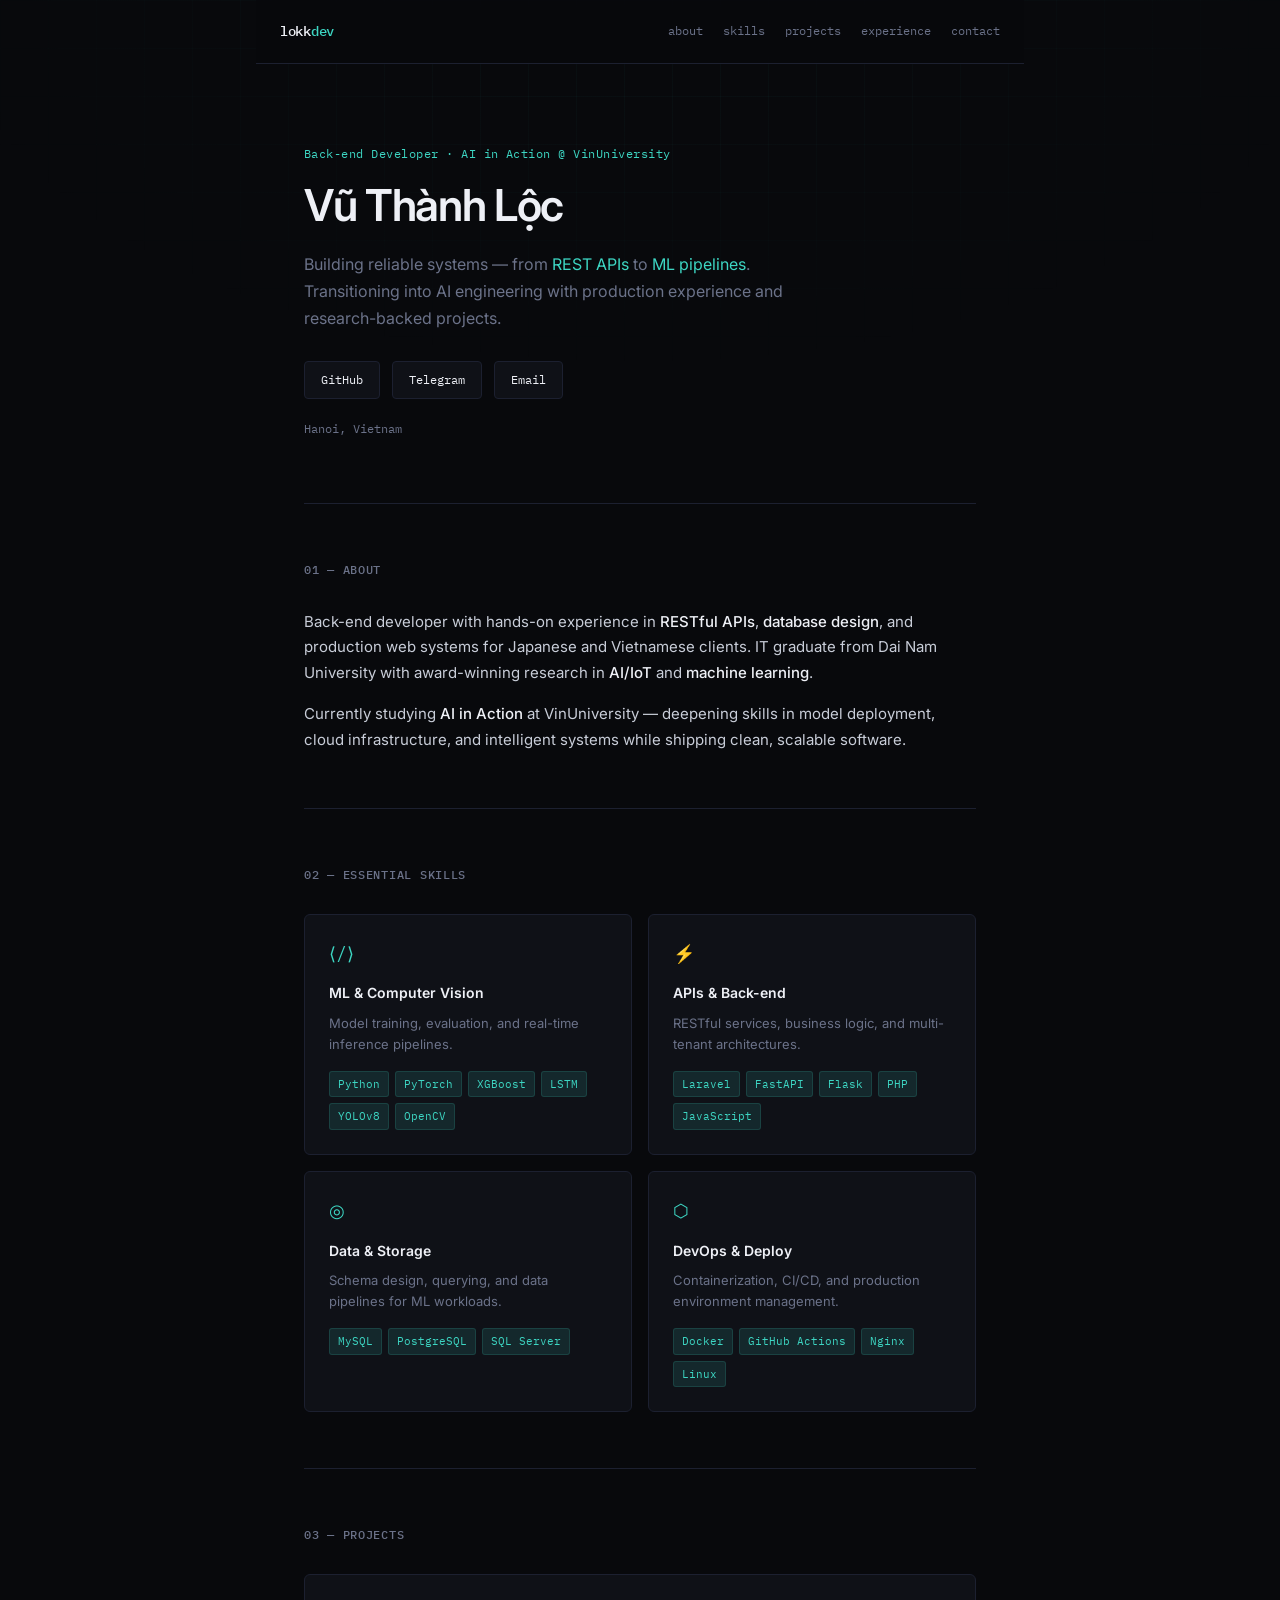
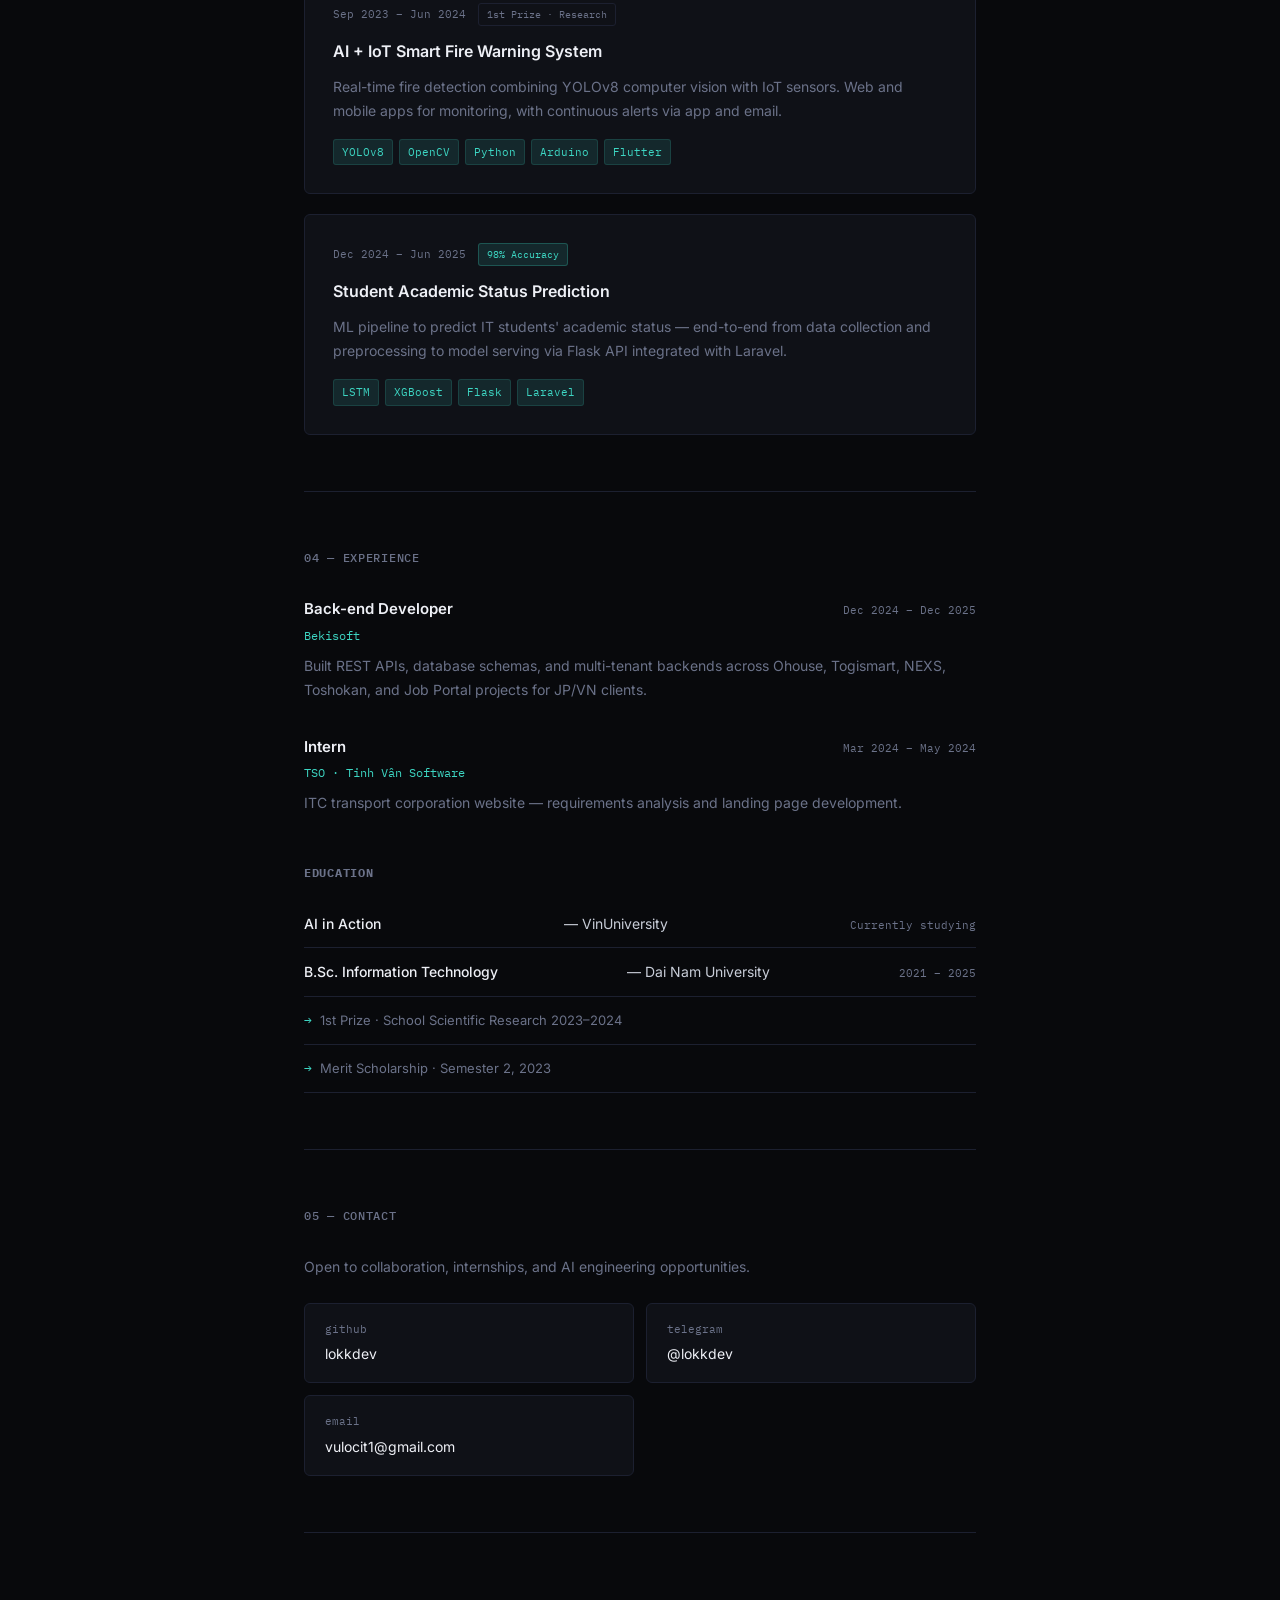
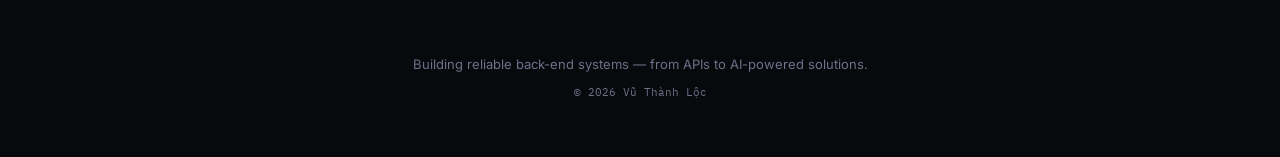
==== index.html @ 8febe182 "Initial Commit" ====
<!DOCTYPE html>
<html lang="en">
<head>
  <meta charset="UTF-8" />
  <meta name="viewport" content="width=device-width, initial-scale=1.0" />
  <meta name="description" content="Vũ Thành Lộc — Back-end Developer building toward AI Engineering. APIs, ML pipelines, and production systems." />
  <title>Vũ Thành Lộc · Portfolio</title>
  <link rel="preconnect" href="https://fonts.googleapis.com" />
  <link rel="preconnect" href="https://fonts.gstatic.com" crossorigin />
  <link href="https://fonts.googleapis.com/css2?family=IBM+Plex+Mono:wght@400;500&family=Inter:wght@400;500;600&display=swap" rel="stylesheet" />
  <link rel="stylesheet" href="css/style.css" />
</head>
<body>
  <div class="grid-bg" aria-hidden="true"></div>

  <header class="site-header">
    <a href="#" class="logo">lokk<span class="accent">dev</span></a>
    <nav aria-label="Primary">
      <a href="#about">About</a>
      <a href="#skills">Skills</a>
      <a href="#projects">Projects</a>
      <a href="#experience">Experience</a>
      <a href="#contact">Contact</a>
    </nav>
  </header>

  <main>
    <section class="hero" id="top">
      <p class="eyebrow">Back-end Developer · AI in Action @ VinUniversity</p>
      <h1>Vũ Thành Lộc</h1>
      <p class="hero-tagline">
        Building reliable systems — from <span class="accent">REST APIs</span> to
        <span class="accent">ML pipelines</span>. Transitioning into AI engineering
        with production experience and research-backed projects.
      </p>
      <div class="hero-links">
        <a href="https://github.com/lokkdev" target="_blank" rel="noopener">GitHub</a>
        <a href="https://t.me/lokkdev" target="_blank" rel="noopener">Telegram</a>
        <a href="mailto:vulocit1@gmail.com">Email</a>
      </div>
      <p class="hero-location">Hanoi, Vietnam</p>
    </section>

    <section id="about" class="section">
      <h2 class="section-label">01 — About</h2>
      <div class="section-body">
        <p>
          Back-end developer with hands-on experience in <strong>RESTful APIs</strong>,
          <strong>database design</strong>, and production web systems for Japanese and
          Vietnamese clients. IT graduate from Dai Nam University with award-winning
          research in <strong>AI/IoT</strong> and <strong>machine learning</strong>.
        </p>
        <p>
          Currently studying <strong>AI in Action</strong> at VinUniversity — deepening
          skills in model deployment, cloud infrastructure, and intelligent systems
          while shipping clean, scalable software.
        </p>
      </div>
    </section>

    <section id="skills" class="section">
      <h2 class="section-label">02 — Essential Skills</h2>
      <div class="skills-grid">
        <article class="skill-card">
          <span class="skill-icon">⟨/⟩</span>
          <h3>ML &amp; Computer Vision</h3>
          <p>Model training, evaluation, and real-time inference pipelines.</p>
          <ul class="skill-tags">
            <li>Python</li>
            <li>PyTorch</li>
            <li>XGBoost</li>
            <li>LSTM</li>
            <li>YOLOv8</li>
            <li>OpenCV</li>
          </ul>
        </article>
        <article class="skill-card">
          <span class="skill-icon">⚡</span>
          <h3>APIs &amp; Back-end</h3>
          <p>RESTful services, business logic, and multi-tenant architectures.</p>
          <ul class="skill-tags">
            <li>Laravel</li>
            <li>FastAPI</li>
            <li>Flask</li>
            <li>PHP</li>
            <li>JavaScript</li>
          </ul>
        </article>
        <article class="skill-card">
          <span class="skill-icon">◎</span>
          <h3>Data &amp; Storage</h3>
          <p>Schema design, querying, and data pipelines for ML workloads.</p>
          <ul class="skill-tags">
            <li>MySQL</li>
            <li>PostgreSQL</li>
            <li>SQL Server</li>
          </ul>
        </article>
        <article class="skill-card">
          <span class="skill-icon">⬡</span>
          <h3>DevOps &amp; Deploy</h3>
          <p>Containerization, CI/CD, and production environment management.</p>
          <ul class="skill-tags">
            <li>Docker</li>
            <li>GitHub Actions</li>
            <li>Nginx</li>
            <li>Linux</li>
          </ul>
        </article>
      </div>
    </section>

    <section id="projects" class="section">
      <h2 class="section-label">03 — Projects</h2>
      <div class="project-list">
        <article class="project-card">
          <div class="project-meta">
            <span class="project-date">Sep 2023 – Jun 2024</span>
            <span class="project-badge">1st Prize · Research</span>
          </div>
          <h3>AI + IoT Smart Fire Warning System</h3>
          <p>
            Real-time fire detection combining YOLOv8 computer vision with IoT sensors.
            Web and mobile apps for monitoring, with continuous alerts via app and email.
          </p>
          <ul class="skill-tags">
            <li>YOLOv8</li>
            <li>OpenCV</li>
            <li>Python</li>
            <li>Arduino</li>
            <li>Flutter</li>
          </ul>
        </article>
        <article class="project-card">
          <div class="project-meta">
            <span class="project-date">Dec 2024 – Jun 2025</span>
            <span class="project-badge accent-badge">98% Accuracy</span>
          </div>
          <h3>Student Academic Status Prediction</h3>
          <p>
            ML pipeline to predict IT students' academic status — end-to-end from data
            collection and preprocessing to model serving via Flask API integrated with Laravel.
          </p>
          <ul class="skill-tags">
            <li>LSTM</li>
            <li>XGBoost</li>
            <li>Flask</li>
            <li>Laravel</li>
          </ul>
        </article>
      </div>
    </section>

    <section id="experience" class="section">
      <h2 class="section-label">04 — Experience</h2>
      <div class="timeline">
        <article class="timeline-item">
          <div class="timeline-header">
            <h3>Back-end Developer</h3>
            <span class="timeline-date">Dec 2024 – Dec 2025</span>
          </div>
          <p class="timeline-org"><a href="https://bekisoft.com/" target="_blank" rel="noopener">Bekisoft</a></p>
          <p>
            Built REST APIs, database schemas, and multi-tenant backends across Ohouse,
            Togismart, NEXS, Toshokan, and Job Portal projects for JP/VN clients.
          </p>
        </article>
        <article class="timeline-item">
          <div class="timeline-header">
            <h3>Intern</h3>
            <span class="timeline-date">Mar 2024 – May 2024</span>
          </div>
          <p class="timeline-org">TSO · Tinh Vân Software</p>
          <p>
            ITC transport corporation website — requirements analysis and landing page development.
          </p>
        </article>
      </div>

      <div class="education-block">
        <h3 class="subheading">Education</h3>
        <ul class="edu-list">
          <li>
            <strong>AI in Action</strong> — VinUniversity
            <span class="edu-date">Currently studying</span>
          </li>
          <li>
            <strong>B.Sc. Information Technology</strong> — Dai Nam University
            <span class="edu-date">2021 – 2025</span>
          </li>
          <li class="edu-award">1st Prize · School Scientific Research 2023–2024</li>
          <li class="edu-award">Merit Scholarship · Semester 2, 2023</li>
        </ul>
      </div>
    </section>

    <section id="contact" class="section contact-section">
      <h2 class="section-label">05 — Contact</h2>
      <p class="contact-lead">Open to collaboration, internships, and AI engineering opportunities.</p>
      <div class="contact-grid">
        <a href="https://github.com/lokkdev" target="_blank" rel="noopener" class="contact-link">
          <span class="contact-key">github</span>
          <span class="contact-val">lokkdev</span>
        </a>
        <a href="https://t.me/lokkdev" target="_blank" rel="noopener" class="contact-link">
          <span class="contact-key">telegram</span>
          <span class="contact-val">@lokkdev</span>
        </a>
        <a href="mailto:vulocit1@gmail.com" class="contact-link">
          <span class="contact-key">email</span>
          <span class="contact-val">vulocit1@gmail.com</span>
        </a>
        <!-- <a href="tel:+84936316705" class="contact-link">
          <span class="contact-key">phone</span>
          <span class="contact-val">0936316705</span>
        </a> -->
      </div>
    </section>
  </main>

  <footer class="site-footer">
    <p>Building reliable back-end systems — from APIs to AI-powered solutions.</p>
    <p class="footer-copy">&copy; 2026 Vũ Thành Lộc</p>
  </footer>

  <script src="js/main.js"></script>
</body>
</html>
---- css/style.css ----
*,
*::before,
*::after {
  box-sizing: border-box;
  margin: 0;
  padding: 0;
}

:root {
  --bg: #08090c;
  --surface: #0f1117;
  --border: #1c2030;
  --text: #c8cdd8;
  --text-muted: #6b7289;
  --heading: #eef0f6;
  --accent: #3dd6c3;
  --accent-dim: rgba(61, 214, 195, 0.12);
  --mono: "IBM Plex Mono", ui-monospace, monospace;
  --sans: "Inter", system-ui, sans-serif;
  --max-w: 720px;
  --header-h: 64px;
}

html {
  scroll-behavior: smooth;
}

body {
  font-family: var(--sans);
  font-size: 15px;
  line-height: 1.7;
  color: var(--text);
  background: var(--bg);
  -webkit-font-smoothing: antialiased;
}

a {
  color: var(--accent);
  text-decoration: none;
  transition: opacity 0.2s;
}

a:hover {
  opacity: 0.8;
}

strong {
  color: var(--heading);
  font-weight: 500;
}

/* Subtle grid background */
.grid-bg {
  position: fixed;
  inset: 0;
  z-index: -1;
  background-image:
    linear-gradient(rgba(61, 214, 195, 0.03) 1px, transparent 1px),
    linear-gradient(90deg, rgba(61, 214, 195, 0.03) 1px, transparent 1px);
  background-size: 48px 48px;
  mask-image: radial-gradient(ellipse 80% 60% at 50% 0%, black 20%, transparent 70%);
}

.accent {
  color: var(--accent);
}

/* Header */
.site-header {
  position: sticky;
  top: 0;
  z-index: 100;
  display: flex;
  align-items: center;
  justify-content: space-between;
  height: var(--header-h);
  padding: 0 24px;
  max-width: calc(var(--max-w) + 48px);
  margin: 0 auto;
  background: rgba(8, 9, 12, 0.85);
  backdrop-filter: blur(12px);
  border-bottom: 1px solid var(--border);
}

.logo {
  font-family: var(--mono);
  font-size: 14px;
  font-weight: 500;
  color: var(--heading);
  letter-spacing: -0.02em;
}

nav {
  display: flex;
  gap: 20px;
}

nav a {
  font-family: var(--mono);
  font-size: 12px;
  color: var(--text-muted);
  text-transform: lowercase;
}

nav a:hover {
  color: var(--accent);
  opacity: 1;
}

/* Main layout */
main {
  max-width: var(--max-w);
  margin: 0 auto;
  padding: 0 24px 80px;
}

/* Hero */
.hero {
  padding: 80px 0 64px;
  border-bottom: 1px solid var(--border);
}

.eyebrow {
  font-family: var(--mono);
  font-size: 12px;
  color: var(--accent);
  letter-spacing: 0.04em;
  margin-bottom: 16px;
}

.hero h1 {
  font-size: clamp(2rem, 5vw, 2.75rem);
  font-weight: 600;
  color: var(--heading);
  letter-spacing: -0.03em;
  line-height: 1.15;
  margin-bottom: 20px;
}

.hero-tagline {
  font-size: 16px;
  color: var(--text-muted);
  max-width: 540px;
  margin-bottom: 28px;
}

.hero-links {
  display: flex;
  gap: 12px;
  flex-wrap: wrap;
  margin-bottom: 20px;
}

.hero-links a {
  font-family: var(--mono);
  font-size: 12px;
  padding: 8px 16px;
  border: 1px solid var(--border);
  border-radius: 4px;
  color: var(--heading);
  background: var(--surface);
  transition: border-color 0.2s, background 0.2s;
}

.hero-links a:hover {
  border-color: var(--accent);
  background: var(--accent-dim);
  opacity: 1;
}

.hero-location {
  font-family: var(--mono);
  font-size: 12px;
  color: var(--text-muted);
}

/* Sections */
.section {
  padding: 56px 0;
  border-bottom: 1px solid var(--border);
}

.section-label {
  font-family: var(--mono);
  font-size: 12px;
  font-weight: 500;
  color: var(--text-muted);
  letter-spacing: 0.06em;
  text-transform: uppercase;
  margin-bottom: 28px;
}

.section-body p + p {
  margin-top: 16px;
}

/* Skills */
.skills-grid {
  display: grid;
  grid-template-columns: 1fr;
  gap: 16px;
}

@media (min-width: 600px) {
  .skills-grid {
    grid-template-columns: 1fr 1fr;
  }
}

.skill-card {
  padding: 24px;
  background: var(--surface);
  border: 1px solid var(--border);
  border-radius: 6px;
  transition: border-color 0.25s;
}

.skill-card:hover {
  border-color: rgba(61, 214, 195, 0.3);
}

.skill-icon {
  display: block;
  font-family: var(--mono);
  font-size: 18px;
  color: var(--accent);
  margin-bottom: 12px;
}

.skill-card h3 {
  font-size: 14px;
  font-weight: 600;
  color: var(--heading);
  margin-bottom: 8px;
}

.skill-card p {
  font-size: 13px;
  color: var(--text-muted);
  margin-bottom: 16px;
  line-height: 1.6;
}

/* Tags */
.skill-tags {
  list-style: none;
  display: flex;
  flex-wrap: wrap;
  gap: 6px;
}

.skill-tags li {
  font-family: var(--mono);
  font-size: 11px;
  padding: 3px 8px;
  border-radius: 3px;
  color: var(--accent);
  background: var(--accent-dim);
  border: 1px solid rgba(61, 214, 195, 0.15);
}

/* Projects */
.project-list {
  display: flex;
  flex-direction: column;
  gap: 20px;
}

.project-card {
  padding: 28px;
  background: var(--surface);
  border: 1px solid var(--border);
  border-radius: 6px;
}

.project-meta {
  display: flex;
  align-items: center;
  gap: 12px;
  flex-wrap: wrap;
  margin-bottom: 12px;
}

.project-date {
  font-family: var(--mono);
  font-size: 11px;
  color: var(--text-muted);
}

.project-badge {
  font-family: var(--mono);
  font-size: 10px;
  padding: 2px 8px;
  border-radius: 3px;
  color: var(--text-muted);
  border: 1px solid var(--border);
}

.accent-badge {
  color: var(--accent);
  border-color: rgba(61, 214, 195, 0.25);
  background: var(--accent-dim);
}

.project-card h3 {
  font-size: 16px;
  font-weight: 600;
  color: var(--heading);
  margin-bottom: 10px;
}

.project-card p {
  font-size: 14px;
  color: var(--text-muted);
  margin-bottom: 16px;
}

/* Timeline */
.timeline {
  display: flex;
  flex-direction: column;
  gap: 32px;
  margin-bottom: 48px;
}

.timeline-header {
  display: flex;
  justify-content: space-between;
  align-items: baseline;
  gap: 16px;
  flex-wrap: wrap;
  margin-bottom: 4px;
}

.timeline-header h3 {
  font-size: 15px;
  font-weight: 600;
  color: var(--heading);
}

.timeline-date {
  font-family: var(--mono);
  font-size: 11px;
  color: var(--text-muted);
}

.timeline-org {
  font-family: var(--mono);
  font-size: 12px;
  color: var(--accent);
  margin-bottom: 8px;
}

.timeline-item p:last-child {
  font-size: 14px;
  color: var(--text-muted);
}

.subheading {
  font-family: var(--mono);
  font-size: 12px;
  color: var(--text-muted);
  text-transform: uppercase;
  letter-spacing: 0.06em;
  margin-bottom: 16px;
}

.edu-list {
  list-style: none;
}

.edu-list li {
  display: flex;
  justify-content: space-between;
  align-items: baseline;
  gap: 16px;
  flex-wrap: wrap;
  padding: 12px 0;
  border-bottom: 1px solid var(--border);
  font-size: 14px;
}

.edu-list li strong {
  font-weight: 500;
}

.edu-date {
  font-family: var(--mono);
  font-size: 11px;
  color: var(--text-muted);
}

.edu-award {
  font-size: 13px !important;
  color: var(--text-muted) !important;
  justify-content: flex-start !important;
  gap: 8px !important;
}

.edu-award::before {
  content: "→";
  color: var(--accent);
  font-family: var(--mono);
}

/* Contact */
.contact-lead {
  color: var(--text-muted);
  margin-bottom: 24px;
  font-size: 14px;
}

.contact-grid {
  display: grid;
  grid-template-columns: 1fr;
  gap: 12px;
}

@media (min-width: 480px) {
  .contact-grid {
    grid-template-columns: 1fr 1fr;
  }
}

.contact-link {
  display: flex;
  flex-direction: column;
  gap: 4px;
  padding: 16px 20px;
  background: var(--surface);
  border: 1px solid var(--border);
  border-radius: 6px;
  transition: border-color 0.2s;
}

.contact-link:hover {
  border-color: rgba(61, 214, 195, 0.35);
  opacity: 1;
}

.contact-key {
  font-family: var(--mono);
  font-size: 11px;
  color: var(--text-muted);
  text-transform: lowercase;
}

.contact-val {
  font-size: 14px;
  color: var(--heading);
}

/* Footer */
.site-footer {
  max-width: var(--max-w);
  margin: 0 auto;
  padding: 40px 24px 56px;
  text-align: center;
}

.site-footer p {
  font-size: 13px;
  color: var(--text-muted);
}

.footer-copy {
  margin-top: 8px;
  font-family: var(--mono);
  font-size: 11px !important;
}

/* Mobile nav */
@media (max-width: 520px) {
  nav {
    gap: 12px;
  }

  nav a {
    font-size: 11px;
  }

  .hero {
    padding-top: 48px;
  }
}
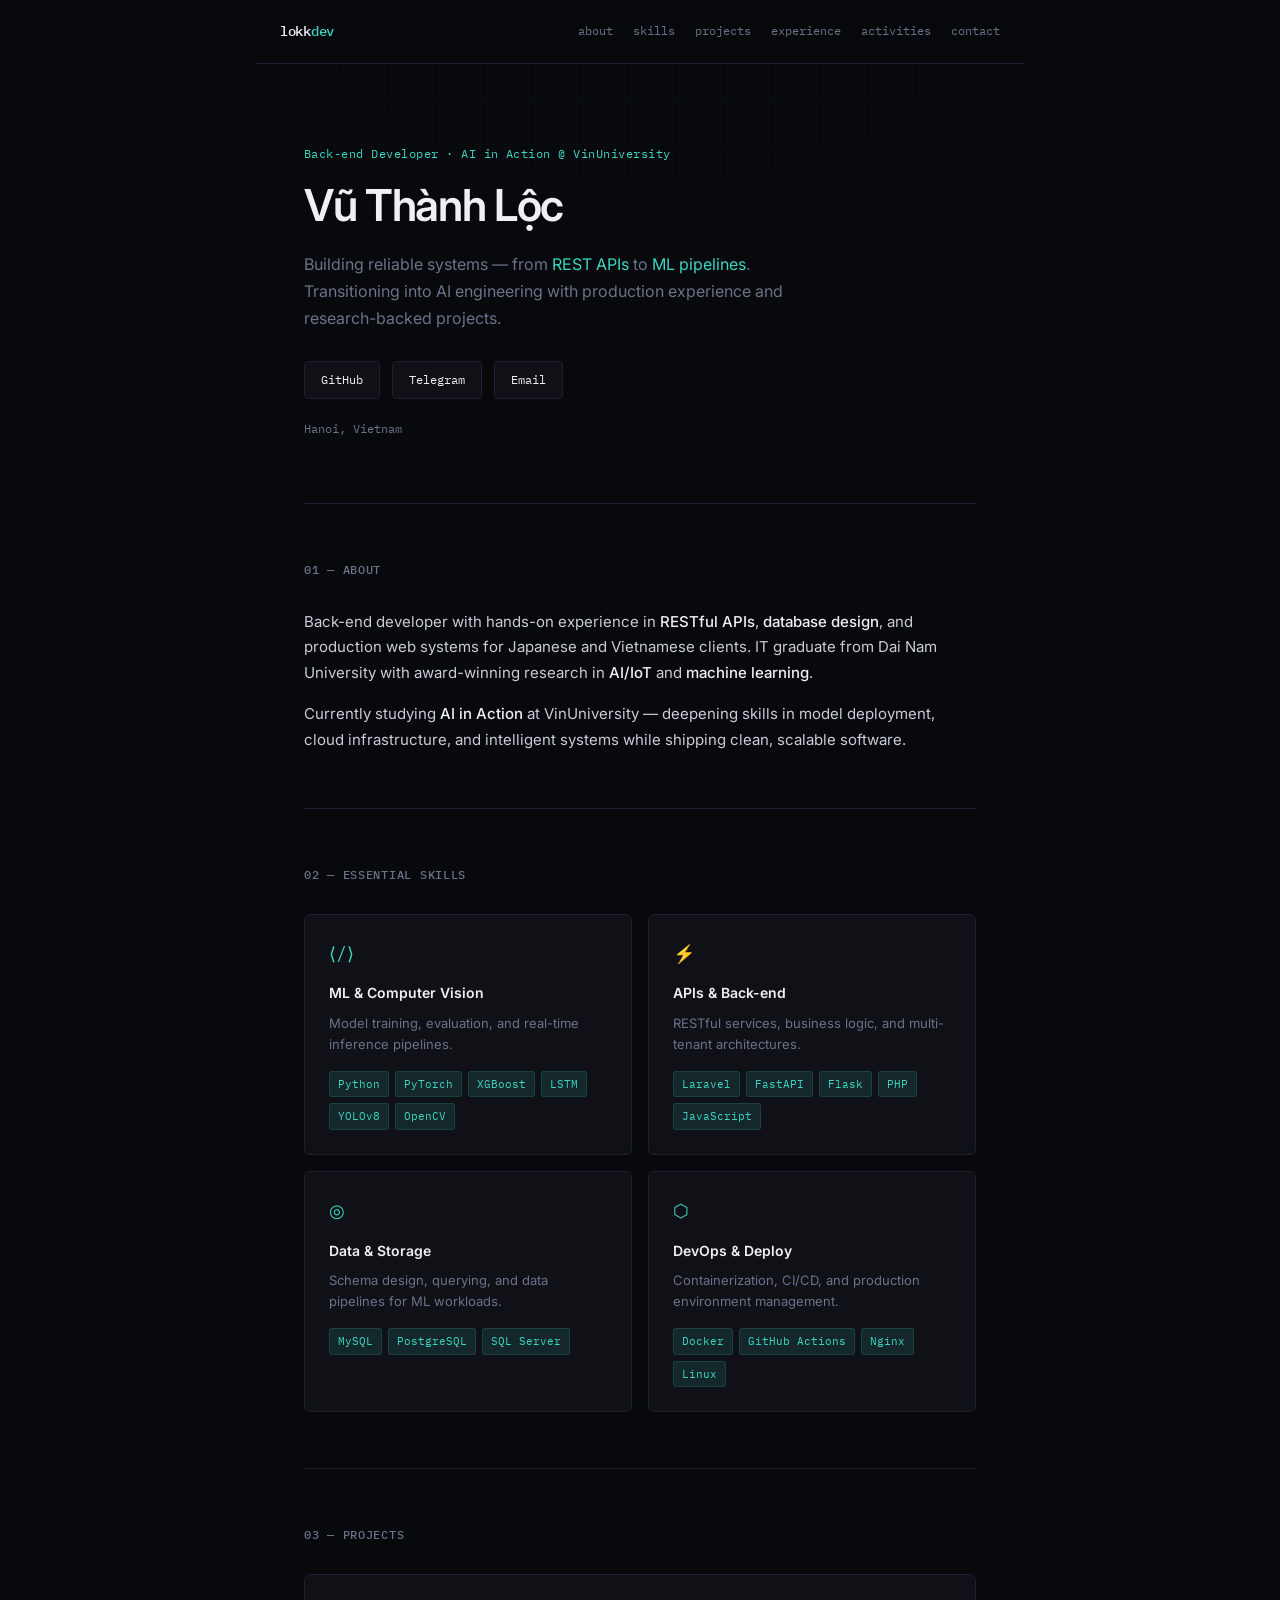
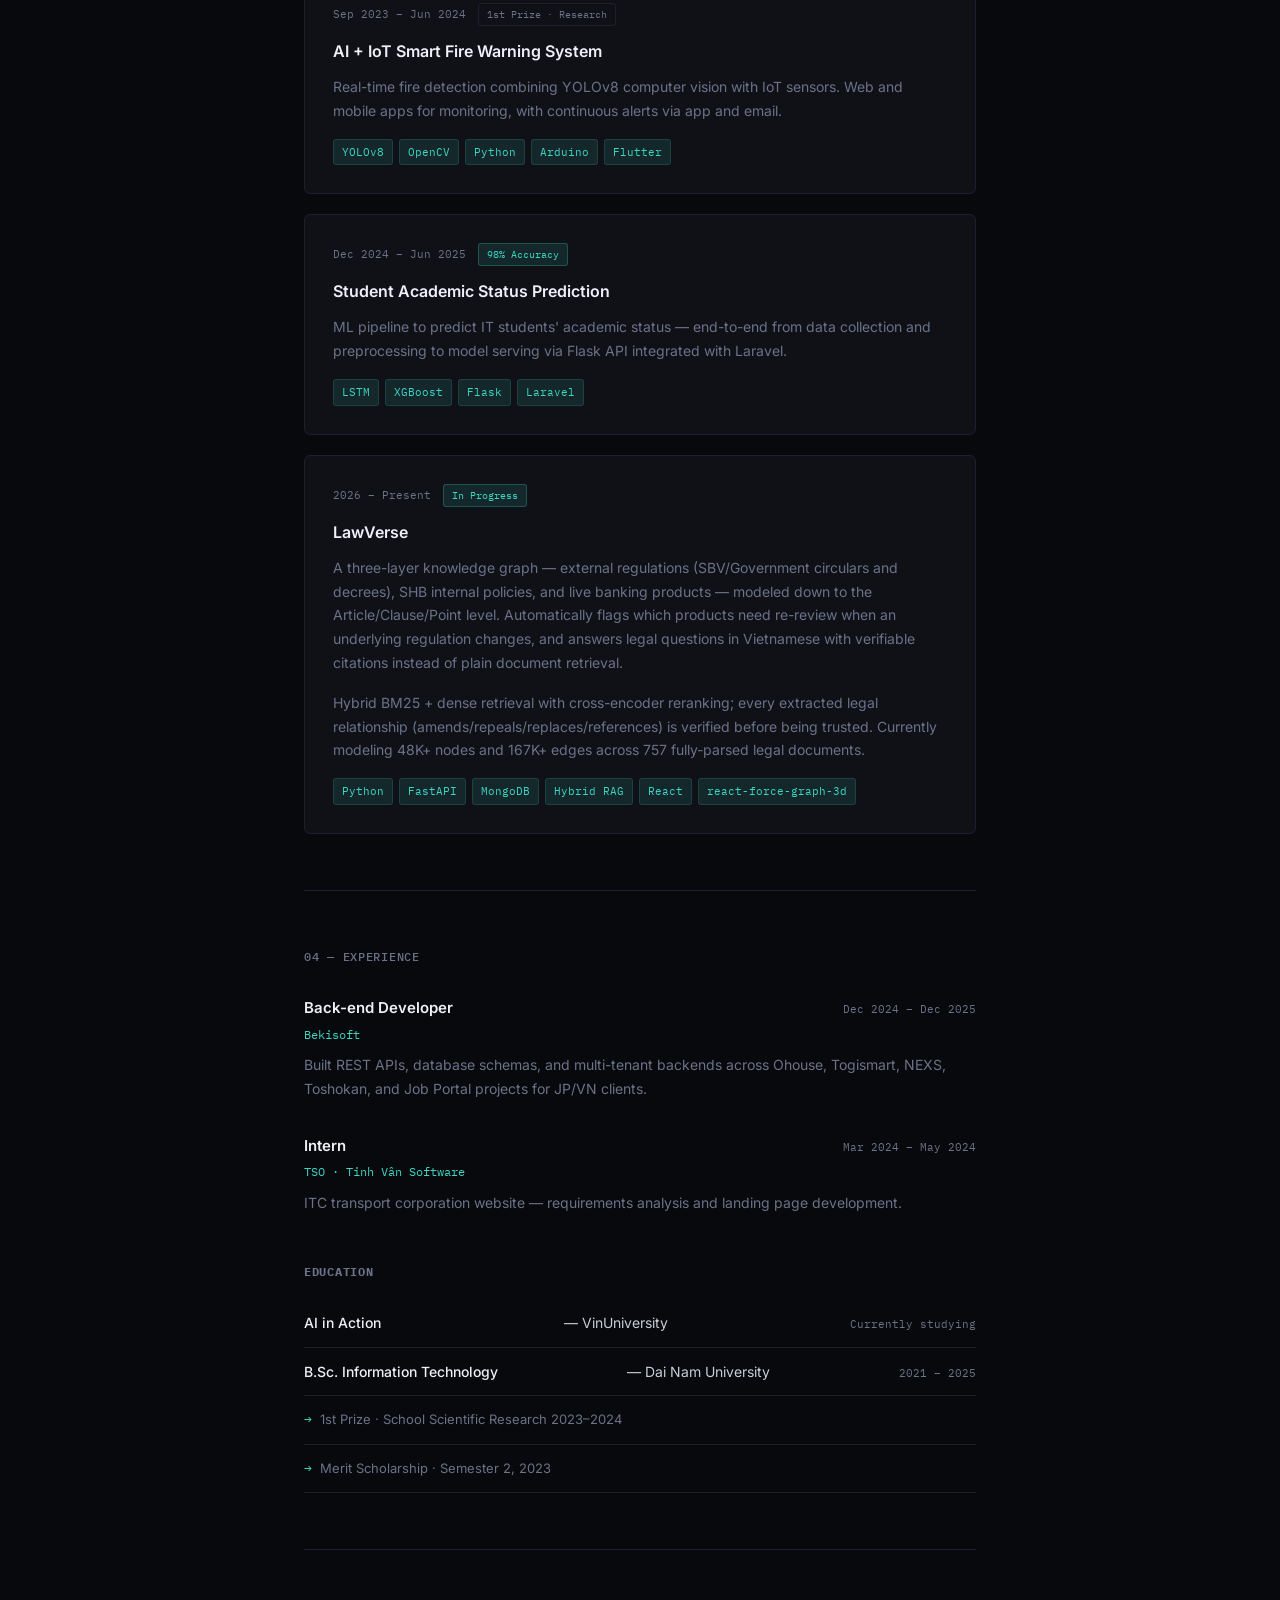
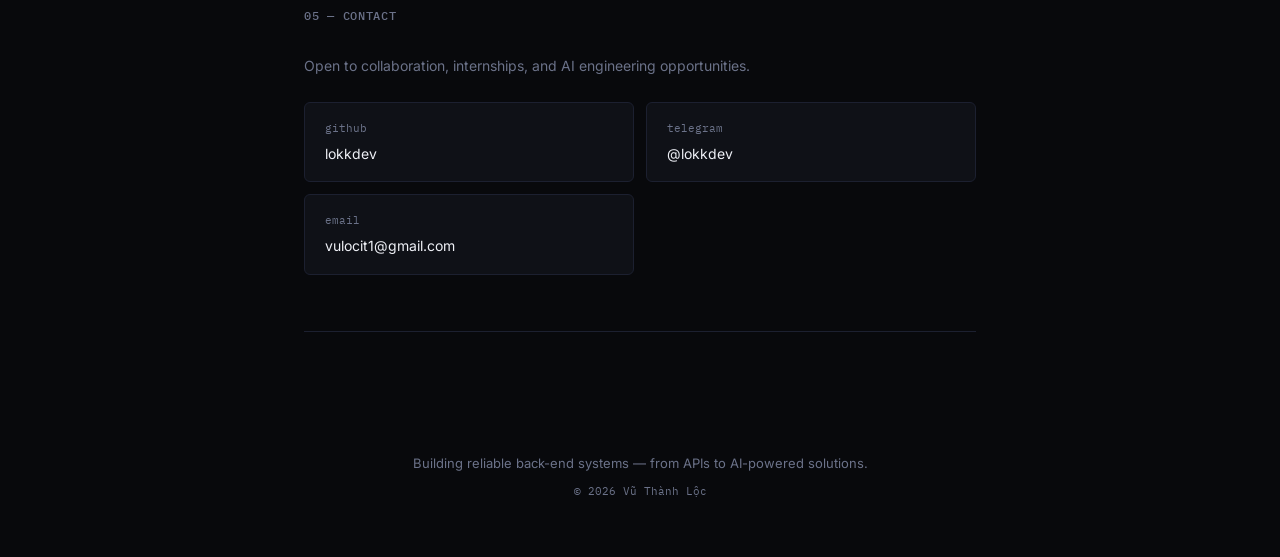
==== commit a9ff6790: "feat: activities" ====
--- a/index.html
+++ b/index.html
@@ -20,6 +20,7 @@
       <a href="#skills">Skills</a>
       <a href="#projects">Projects</a>
       <a href="#experience">Experience</a>
+      <a href="activities.html">Activities</a>
       <a href="#contact">Contact</a>
     </nav>
   </header>
@@ -146,6 +147,33 @@
             <li>XGBoost</li>
             <li>Flask</li>
             <li>Laravel</li>
+          </ul>
+        </article>
+        <article class="project-card">
+          <div class="project-meta">
+            <span class="project-date">2026 – Present</span>
+            <span class="project-badge accent-badge">In Progress</span>
+          </div>
+          <h3>LawVerse</h3>
+          <p>
+            A three-layer knowledge graph — external regulations (SBV/Government circulars and
+            decrees), SHB internal policies, and live banking products — modeled down to the
+            Article/Clause/Point level. Automatically flags which products need re-review when
+            an underlying regulation changes, and answers legal questions in Vietnamese with
+            verifiable citations instead of plain document retrieval.
+          </p>
+          <p>
+            Hybrid BM25 + dense retrieval with cross-encoder reranking; every extracted legal
+            relationship (amends/repeals/replaces/references) is verified before being trusted.
+            Currently modeling 48K+ nodes and 167K+ edges across 757 fully-parsed legal documents.
+          </p>
+          <ul class="skill-tags">
+            <li>Python</li>
+            <li>FastAPI</li>
+            <li>MongoDB</li>
+            <li>Hybrid RAG</li>
+            <li>React</li>
+            <li>react-force-graph-3d</li>
           </ul>
         </article>
       </div>
--- a/css/style.css
+++ b/css/style.css
@@ -315,6 +315,204 @@
   margin-bottom: 16px;
 }
 
+/* Activities */
+.activity-role {
+  font-family: var(--mono);
+  font-size: 12px;
+  color: var(--accent);
+  margin-bottom: 12px !important;
+}
+
+.team-list {
+  list-style: none;
+  display: flex;
+  flex-direction: column;
+  gap: 8px;
+  margin-top: 16px;
+  padding-top: 16px;
+  border-top: 1px solid var(--border);
+}
+
+.team-list li {
+  display: flex;
+  justify-content: space-between;
+  align-items: baseline;
+  gap: 12px;
+  flex-wrap: wrap;
+  font-size: 13px;
+}
+
+.team-name {
+  color: var(--heading);
+  font-weight: 500;
+}
+
+.team-role {
+  font-family: var(--mono);
+  font-size: 11px;
+  color: var(--text-muted);
+  text-align: right;
+}
+
+/* Activities grid (activities.html) */
+.activity-grid {
+  display: grid;
+  grid-template-columns: 1fr;
+  gap: 16px;
+}
+
+@media (min-width: 600px) {
+  .activity-grid {
+    grid-template-columns: 1fr 1fr;
+  }
+}
+
+.activity-thumb-card {
+  display: flex;
+  flex-direction: column;
+  width: 100%;
+  background: var(--surface);
+  border: 1px solid var(--border);
+  border-radius: 6px;
+  overflow: hidden;
+  cursor: pointer;
+  text-align: left;
+  font-family: inherit;
+  color: inherit;
+  transition: border-color 0.25s;
+}
+
+.activity-thumb-card:hover {
+  border-color: rgba(61, 214, 195, 0.3);
+}
+
+.activity-thumb {
+  aspect-ratio: 16 / 9;
+  display: flex;
+  align-items: center;
+  justify-content: center;
+  background: linear-gradient(135deg, var(--accent-dim), var(--surface));
+  border-bottom: 1px solid var(--border);
+  font-family: var(--mono);
+  font-size: 12px;
+  color: var(--text-muted);
+}
+
+.activity-thumb img {
+  width: 100%;
+  height: 100%;
+  object-fit: cover;
+}
+
+.activity-thumb-info {
+  padding: 16px 20px;
+}
+
+.activity-thumb-date {
+  display: block;
+  font-family: var(--mono);
+  font-size: 11px;
+  color: var(--text-muted);
+  margin-bottom: 6px;
+}
+
+.activity-thumb-info h3 {
+  font-size: 15px;
+  font-weight: 600;
+  color: var(--heading);
+}
+
+/* Modal */
+body.modal-open {
+  overflow: hidden;
+}
+
+.modal-overlay {
+  position: fixed;
+  inset: 0;
+  z-index: 200;
+  display: flex;
+  align-items: center;
+  justify-content: center;
+  padding: 24px;
+  background: rgba(8, 9, 12, 0.8);
+  backdrop-filter: blur(4px);
+}
+
+.modal-overlay[hidden] {
+  display: none;
+}
+
+.modal {
+  position: relative;
+  width: 100%;
+  max-width: 640px;
+  max-height: 85vh;
+  overflow-y: auto;
+  padding: 32px;
+  background: var(--surface);
+  border: 1px solid var(--border);
+  border-radius: 8px;
+}
+
+.modal h3 {
+  font-size: 18px;
+  font-weight: 600;
+  color: var(--heading);
+  margin-bottom: 8px;
+}
+
+.modal .project-meta {
+  margin-bottom: 12px;
+}
+
+.modal-close {
+  position: absolute;
+  top: 16px;
+  right: 16px;
+  width: 32px;
+  height: 32px;
+  line-height: 1;
+  font-size: 18px;
+  color: var(--text-muted);
+  background: none;
+  border: 1px solid var(--border);
+  border-radius: 4px;
+  cursor: pointer;
+  transition: color 0.2s, border-color 0.2s;
+}
+
+.modal-close:hover {
+  color: var(--accent);
+  border-color: var(--accent);
+}
+
+.modal-gallery {
+  display: grid;
+  grid-template-columns: repeat(auto-fill, minmax(120px, 1fr));
+  gap: 8px;
+  margin-top: 16px;
+}
+
+.modal-gallery img {
+  width: 100%;
+  aspect-ratio: 1;
+  object-fit: cover;
+  border-radius: 4px;
+  border: 1px solid var(--border);
+}
+
+.modal-gallery-placeholder {
+  margin-top: 16px;
+  padding: 16px;
+  font-family: var(--mono);
+  font-size: 12px;
+  color: var(--text-muted);
+  text-align: center;
+  border: 1px dashed var(--border);
+  border-radius: 6px;
+}
+
 /* Timeline */
 .timeline {
   display: flex;
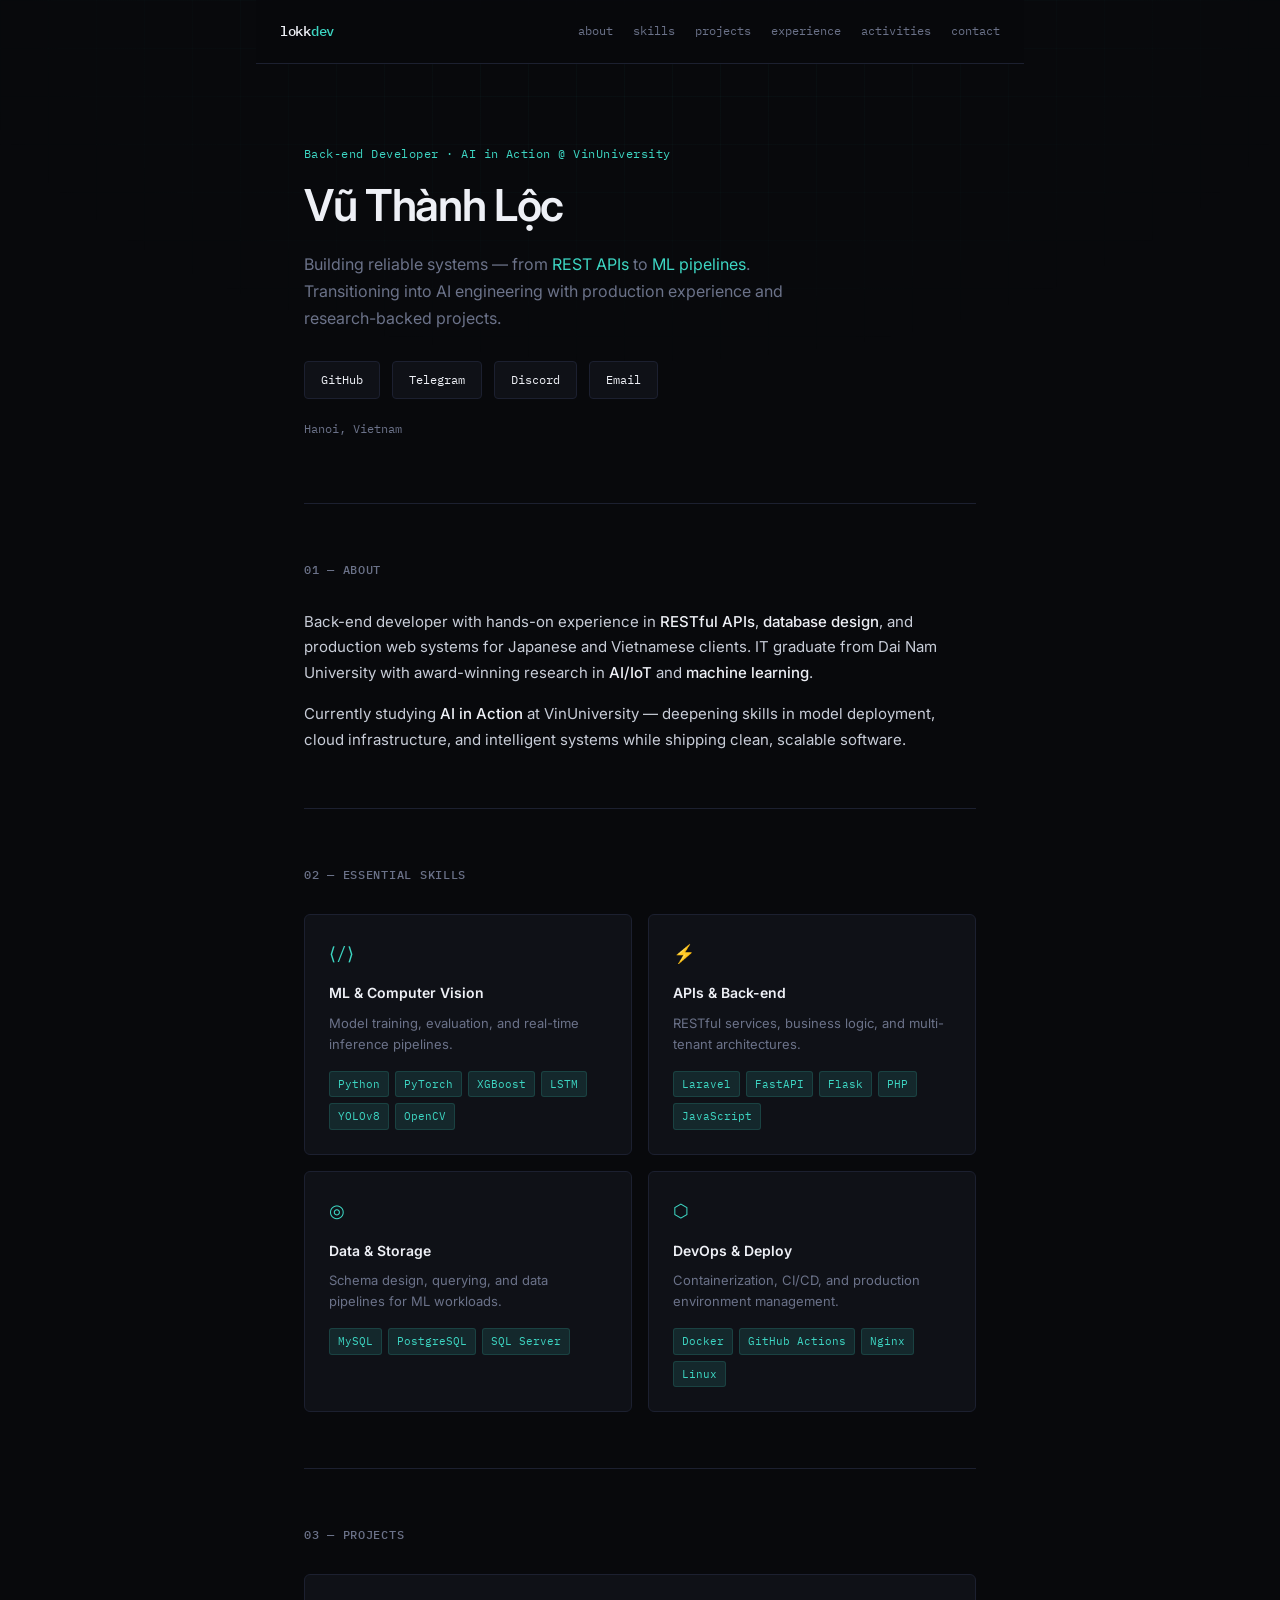
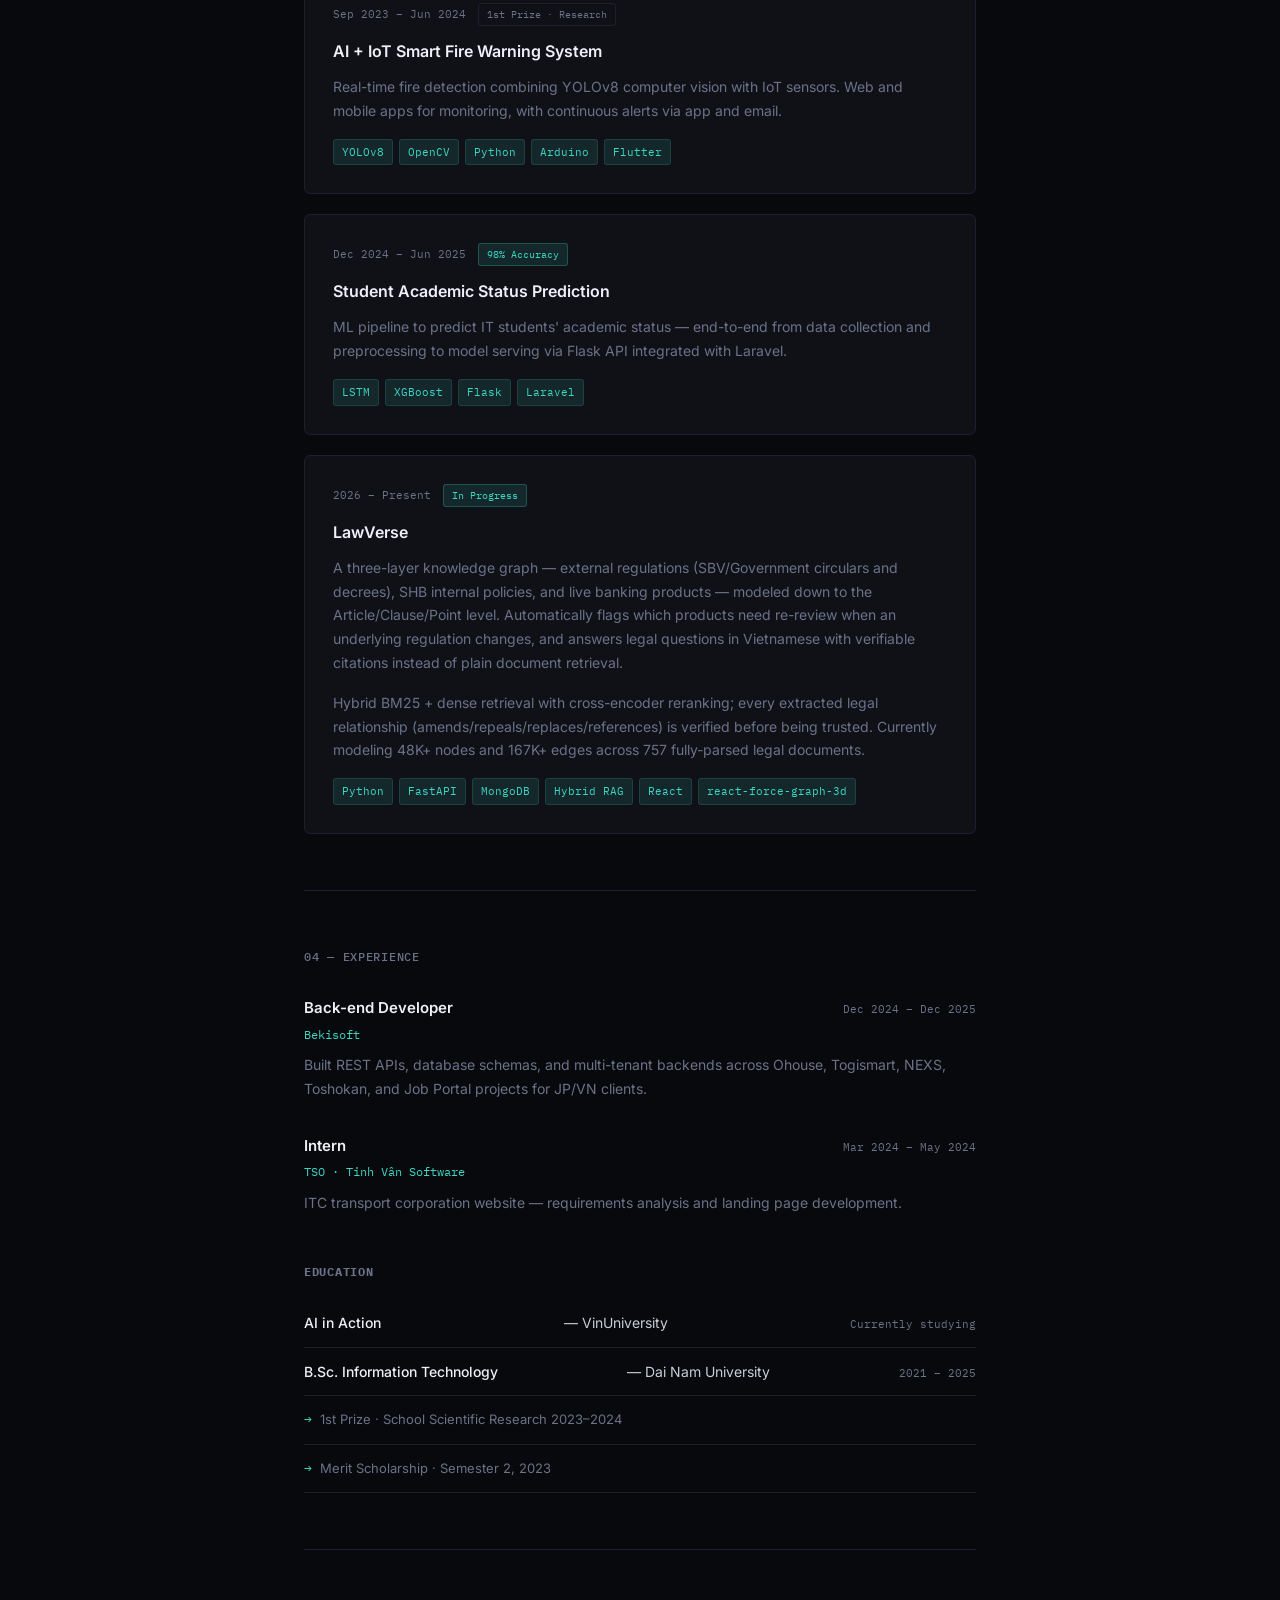
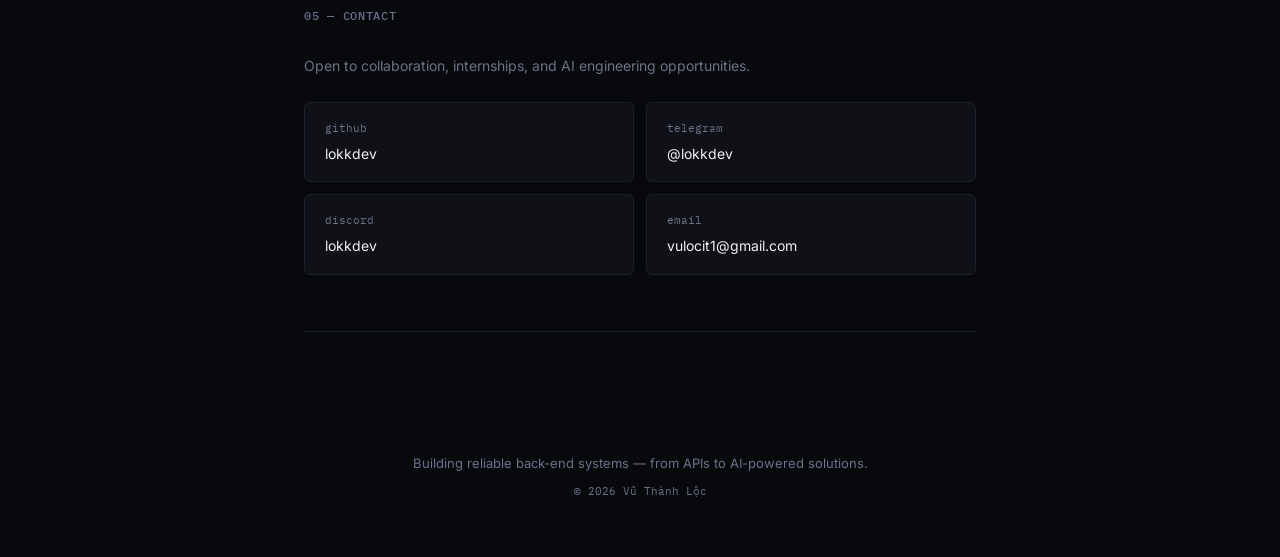
==== commit 205c84bd: "update" ====
--- a/index.html
+++ b/index.html
@@ -37,6 +37,7 @@
       <div class="hero-links">
         <a href="https://github.com/lokkdev" target="_blank" rel="noopener">GitHub</a>
         <a href="https://t.me/lokkdev" target="_blank" rel="noopener">Telegram</a>
+        <a href="https://discord.com/users/688775596502810636" target="_blank" rel="noopener">Discord</a>
         <a href="mailto:vulocit1@gmail.com">Email</a>
       </div>
       <p class="hero-location">Hanoi, Vietnam</p>
@@ -234,6 +235,10 @@
           <span class="contact-key">telegram</span>
           <span class="contact-val">@lokkdev</span>
         </a>
+        <a href="https://discord.com/users/688775596502810636" target="_blank" rel="noopener" class="contact-link">
+          <span class="contact-key">discord</span>
+          <span class="contact-val">lokkdev</span>
+        </a>
         <a href="mailto:vulocit1@gmail.com" class="contact-link">
           <span class="contact-key">email</span>
           <span class="contact-val">vulocit1@gmail.com</span>
--- a/css/style.css
+++ b/css/style.css
@@ -500,6 +500,87 @@
   object-fit: cover;
   border-radius: 4px;
   border: 1px solid var(--border);
+  cursor: zoom-in;
+  transition: opacity 0.2s;
+}
+
+.modal-gallery img:hover,
+.modal-gallery img:focus-visible {
+  opacity: 0.8;
+}
+
+/* Lightbox */
+.lightbox {
+  position: fixed;
+  inset: 0;
+  z-index: 300;
+  display: flex;
+  align-items: center;
+  justify-content: center;
+  padding: 24px;
+  background: rgba(8, 9, 12, 0.92);
+  backdrop-filter: blur(4px);
+}
+
+.lightbox[hidden] {
+  display: none;
+}
+
+.lightbox-img {
+  max-width: 90vw;
+  max-height: 90vh;
+  object-fit: contain;
+  border-radius: 4px;
+}
+
+.lightbox-close {
+  position: fixed;
+  top: 16px;
+  right: 24px;
+  width: 40px;
+  height: 40px;
+  line-height: 1;
+  font-size: 24px;
+  color: #fff;
+  background: none;
+  border: 1px solid var(--border);
+  border-radius: 4px;
+  cursor: pointer;
+  transition: color 0.2s, border-color 0.2s;
+}
+
+.lightbox-close:hover {
+  color: var(--accent);
+  border-color: var(--accent);
+}
+
+.lightbox-nav {
+  position: fixed;
+  top: 50%;
+  transform: translateY(-50%);
+  width: 48px;
+  height: 48px;
+  font-size: 28px;
+  line-height: 1;
+  color: #fff;
+  background: none;
+  border: 1px solid var(--border);
+  border-radius: 4px;
+  cursor: pointer;
+  transition: color 0.2s, border-color 0.2s;
+}
+
+.lightbox-nav:hover {
+  color: var(--accent);
+  border-color: var(--accent);
+}
+
+.lightbox-prev {
+  left: 16px;
+}
+
+.lightbox-next {
+  right: 16px;
 }
 
 .modal-gallery-placeholder {
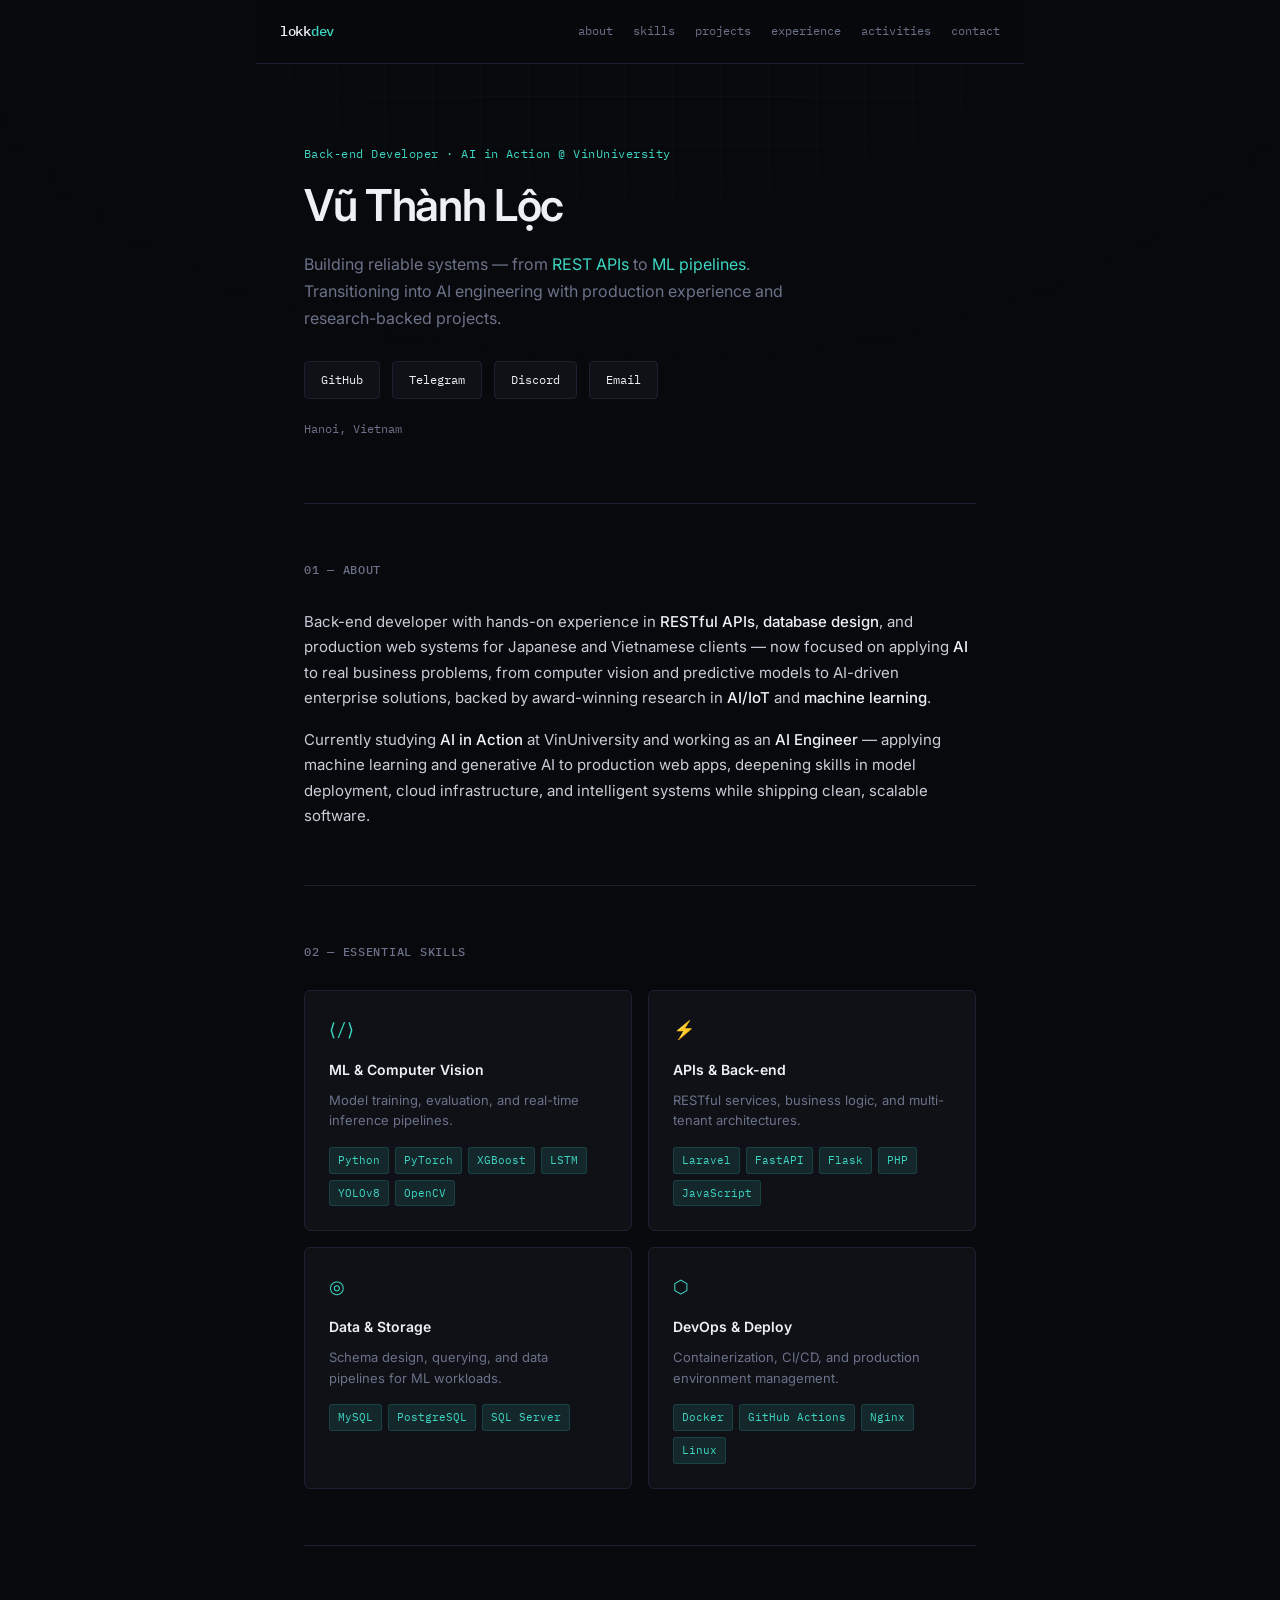
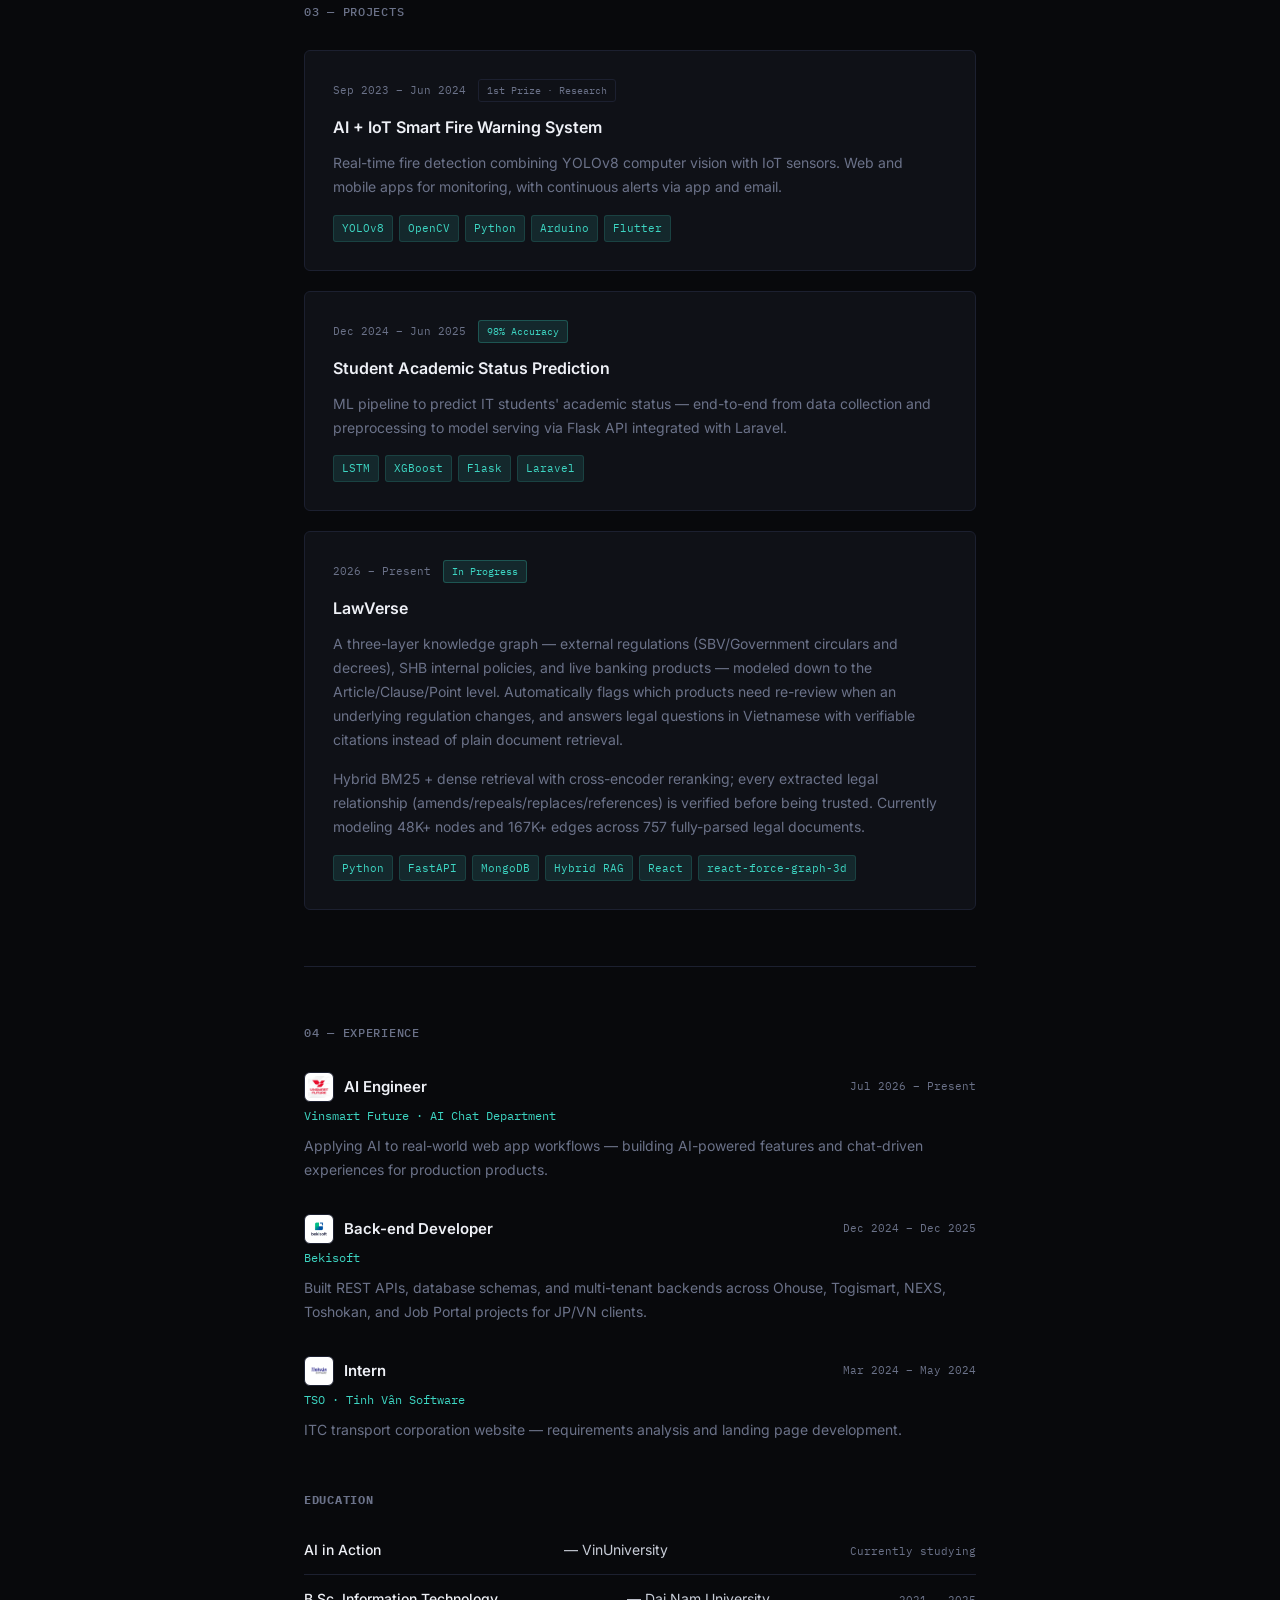
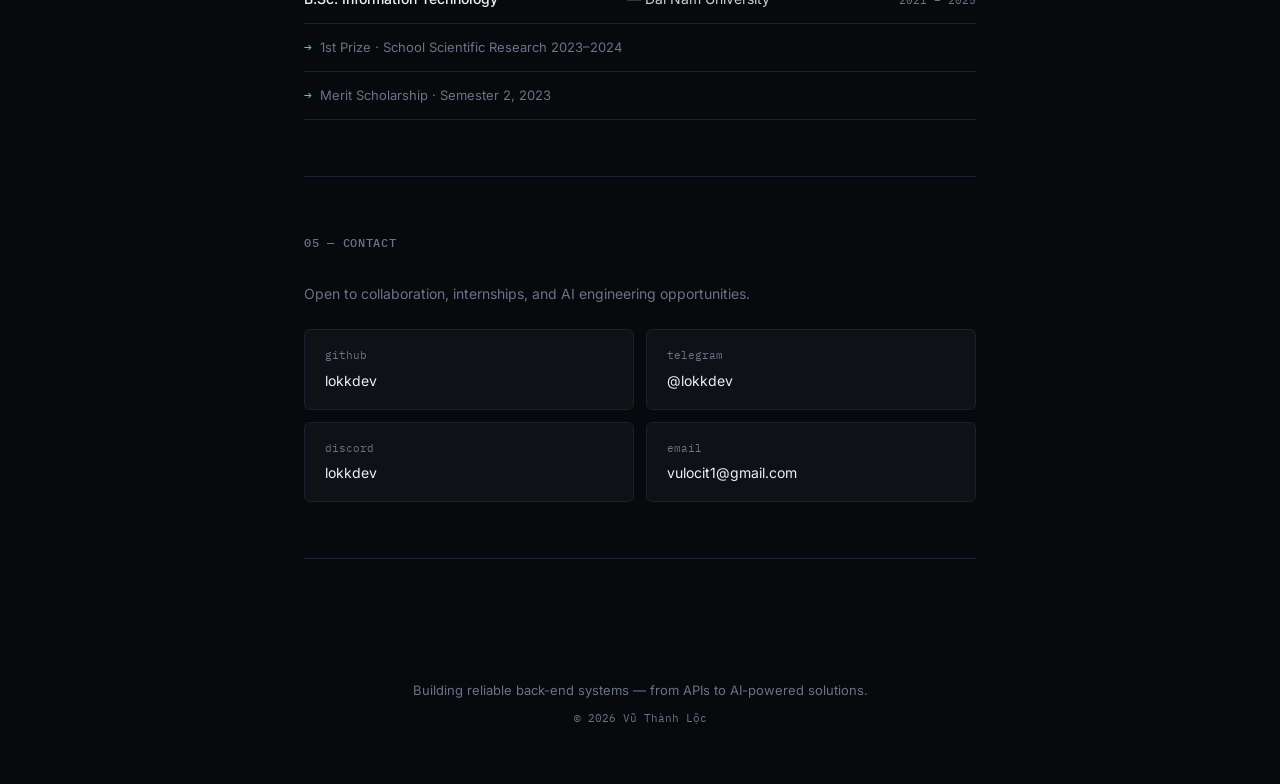
==== commit 8ae5cd59: "update" ====
--- a/index.html
+++ b/index.html
@@ -45,17 +45,21 @@
 
     <section id="about" class="section">
       <h2 class="section-label">01 — About</h2>
-      <div class="section-body">
+      <div class="section-body reveal">
         <p>
           Back-end developer with hands-on experience in <strong>RESTful APIs</strong>,
           <strong>database design</strong>, and production web systems for Japanese and
-          Vietnamese clients. IT graduate from Dai Nam University with award-winning
-          research in <strong>AI/IoT</strong> and <strong>machine learning</strong>.
+          Vietnamese clients — now focused on applying <strong>AI</strong> to real
+          business problems, from computer vision and predictive models to AI-driven
+          enterprise solutions, backed by award-winning research in
+          <strong>AI/IoT</strong> and <strong>machine learning</strong>.
         </p>
         <p>
-          Currently studying <strong>AI in Action</strong> at VinUniversity — deepening
-          skills in model deployment, cloud infrastructure, and intelligent systems
-          while shipping clean, scalable software.
+          Currently studying <strong>AI in Action</strong> at VinUniversity and working
+          as an <strong>AI Engineer</strong> — applying machine learning and generative
+          AI to production web apps, deepening skills in model deployment, cloud
+          infrastructure, and intelligent systems while shipping clean, scalable
+          software.
         </p>
       </div>
     </section>
@@ -63,7 +67,7 @@
     <section id="skills" class="section">
       <h2 class="section-label">02 — Essential Skills</h2>
       <div class="skills-grid">
-        <article class="skill-card">
+        <article class="skill-card reveal">
           <span class="skill-icon">⟨/⟩</span>
           <h3>ML &amp; Computer Vision</h3>
           <p>Model training, evaluation, and real-time inference pipelines.</p>
@@ -76,7 +80,7 @@
             <li>OpenCV</li>
           </ul>
         </article>
-        <article class="skill-card">
+        <article class="skill-card reveal">
           <span class="skill-icon">⚡</span>
           <h3>APIs &amp; Back-end</h3>
           <p>RESTful services, business logic, and multi-tenant architectures.</p>
@@ -88,7 +92,7 @@
             <li>JavaScript</li>
           </ul>
         </article>
-        <article class="skill-card">
+        <article class="skill-card reveal">
           <span class="skill-icon">◎</span>
           <h3>Data &amp; Storage</h3>
           <p>Schema design, querying, and data pipelines for ML workloads.</p>
@@ -98,7 +102,7 @@
             <li>SQL Server</li>
           </ul>
         </article>
-        <article class="skill-card">
+        <article class="skill-card reveal">
           <span class="skill-icon">⬡</span>
           <h3>DevOps &amp; Deploy</h3>
           <p>Containerization, CI/CD, and production environment management.</p>
@@ -115,7 +119,7 @@
     <section id="projects" class="section">
       <h2 class="section-label">03 — Projects</h2>
       <div class="project-list">
-        <article class="project-card">
+        <article class="project-card reveal">
           <div class="project-meta">
             <span class="project-date">Sep 2023 – Jun 2024</span>
             <span class="project-badge">1st Prize · Research</span>
@@ -133,7 +137,7 @@
             <li>Flutter</li>
           </ul>
         </article>
-        <article class="project-card">
+        <article class="project-card reveal">
           <div class="project-meta">
             <span class="project-date">Dec 2024 – Jun 2025</span>
             <span class="project-badge accent-badge">98% Accuracy</span>
@@ -150,7 +154,7 @@
             <li>Laravel</li>
           </ul>
         </article>
-        <article class="project-card">
+        <article class="project-card reveal">
           <div class="project-meta">
             <span class="project-date">2026 – Present</span>
             <span class="project-badge accent-badge">In Progress</span>
@@ -183,9 +187,26 @@
     <section id="experience" class="section">
       <h2 class="section-label">04 — Experience</h2>
       <div class="timeline">
-        <article class="timeline-item">
+        <article class="timeline-item reveal">
           <div class="timeline-header">
-            <h3>Back-end Developer</h3>
+            <div class="timeline-title">
+              <img src="img/logos/vinsmart-future.jpg" alt="" class="timeline-logo" />
+              <h3>AI Engineer</h3>
+            </div>
+            <span class="timeline-date">Jul 2026 – Present</span>
+          </div>
+          <p class="timeline-org">Vinsmart Future · AI Chat Department</p>
+          <p>
+            Applying AI to real-world web app workflows — building AI-powered features
+            and chat-driven experiences for production products.
+          </p>
+        </article>
+        <article class="timeline-item reveal">
+          <div class="timeline-header">
+            <div class="timeline-title">
+              <img src="img/logos/bekisoft.png" alt="" class="timeline-logo" />
+              <h3>Back-end Developer</h3>
+            </div>
             <span class="timeline-date">Dec 2024 – Dec 2025</span>
           </div>
           <p class="timeline-org"><a href="https://bekisoft.com/" target="_blank" rel="noopener">Bekisoft</a></p>
@@ -194,9 +215,12 @@
             Togismart, NEXS, Toshokan, and Job Portal projects for JP/VN clients.
           </p>
         </article>
-        <article class="timeline-item">
+        <article class="timeline-item reveal">
           <div class="timeline-header">
-            <h3>Intern</h3>
+            <div class="timeline-title">
+              <img src="img/logos/tinhvan-software.webp" alt="" class="timeline-logo" />
+              <h3>Intern</h3>
+            </div>
             <span class="timeline-date">Mar 2024 – May 2024</span>
           </div>
           <p class="timeline-org">TSO · Tinh Vân Software</p>
@@ -206,7 +230,7 @@
         </article>
       </div>
 
-      <div class="education-block">
+      <div class="education-block reveal">
         <h3 class="subheading">Education</h3>
         <ul class="edu-list">
           <li>
@@ -227,23 +251,23 @@
       <h2 class="section-label">05 — Contact</h2>
       <p class="contact-lead">Open to collaboration, internships, and AI engineering opportunities.</p>
       <div class="contact-grid">
-        <a href="https://github.com/lokkdev" target="_blank" rel="noopener" class="contact-link">
+        <a href="https://github.com/lokkdev" target="_blank" rel="noopener" class="contact-link reveal">
           <span class="contact-key">github</span>
           <span class="contact-val">lokkdev</span>
         </a>
-        <a href="https://t.me/lokkdev" target="_blank" rel="noopener" class="contact-link">
+        <a href="https://t.me/lokkdev" target="_blank" rel="noopener" class="contact-link reveal">
           <span class="contact-key">telegram</span>
           <span class="contact-val">@lokkdev</span>
         </a>
-        <a href="https://discord.com/users/688775596502810636" target="_blank" rel="noopener" class="contact-link">
+        <a href="https://discord.com/users/688775596502810636" target="_blank" rel="noopener" class="contact-link reveal">
           <span class="contact-key">discord</span>
           <span class="contact-val">lokkdev</span>
         </a>
-        <a href="mailto:vulocit1@gmail.com" class="contact-link">
+        <a href="mailto:vulocit1@gmail.com" class="contact-link reveal">
           <span class="contact-key">email</span>
           <span class="contact-val">vulocit1@gmail.com</span>
         </a>
-        <!-- <a href="tel:+84936316705" class="contact-link">
+        <!-- <a href="tel:+84936316705" class="contact-link reveal">
           <span class="contact-key">phone</span>
           <span class="contact-val">0936316705</span>
         </a> -->
--- a/css/style.css
+++ b/css/style.css
@@ -605,10 +605,27 @@
 .timeline-header {
   display: flex;
   justify-content: space-between;
-  align-items: baseline;
+  align-items: center;
   gap: 16px;
   flex-wrap: wrap;
   margin-bottom: 4px;
+}
+
+.timeline-title {
+  display: flex;
+  align-items: center;
+  gap: 10px;
+}
+
+.timeline-logo {
+  width: 30px;
+  height: 30px;
+  flex-shrink: 0;
+  object-fit: contain;
+  border-radius: 6px;
+  background: #fff;
+  padding: 3px;
+  border: 1px solid var(--border);
 }
 
 .timeline-header h3 {
@@ -748,6 +765,42 @@
   font-size: 11px !important;
 }
 
+/* Scroll reveal */
+.reveal {
+  opacity: 0;
+  transform: translateY(24px);
+  transition: opacity 0.6s ease, transform 0.6s ease;
+}
+
+.reveal.is-visible {
+  opacity: 1;
+  transform: none;
+}
+
+.skills-grid .reveal:nth-child(2) { transition-delay: 0.08s; }
+.skills-grid .reveal:nth-child(3) { transition-delay: 0.16s; }
+.skills-grid .reveal:nth-child(4) { transition-delay: 0.24s; }
+
+.project-list .reveal:nth-child(2) { transition-delay: 0.1s; }
+.project-list .reveal:nth-child(3) { transition-delay: 0.2s; }
+
+.contact-grid .reveal:nth-child(2) { transition-delay: 0.06s; }
+.contact-grid .reveal:nth-child(3) { transition-delay: 0.12s; }
+.contact-grid .reveal:nth-child(4) { transition-delay: 0.18s; }
+
+.activity-grid .reveal:nth-child(2) { transition-delay: 0.08s; }
+.activity-grid .reveal:nth-child(3) { transition-delay: 0.16s; }
+.activity-grid .reveal:nth-child(4) { transition-delay: 0.24s; }
+.activity-grid .reveal:nth-child(5) { transition-delay: 0.32s; }
+
+@media (prefers-reduced-motion: reduce) {
+  .reveal {
+    opacity: 1;
+    transform: none;
+    transition: none;
+  }
+}
+
 /* Mobile nav */
 @media (max-width: 520px) {
   nav {
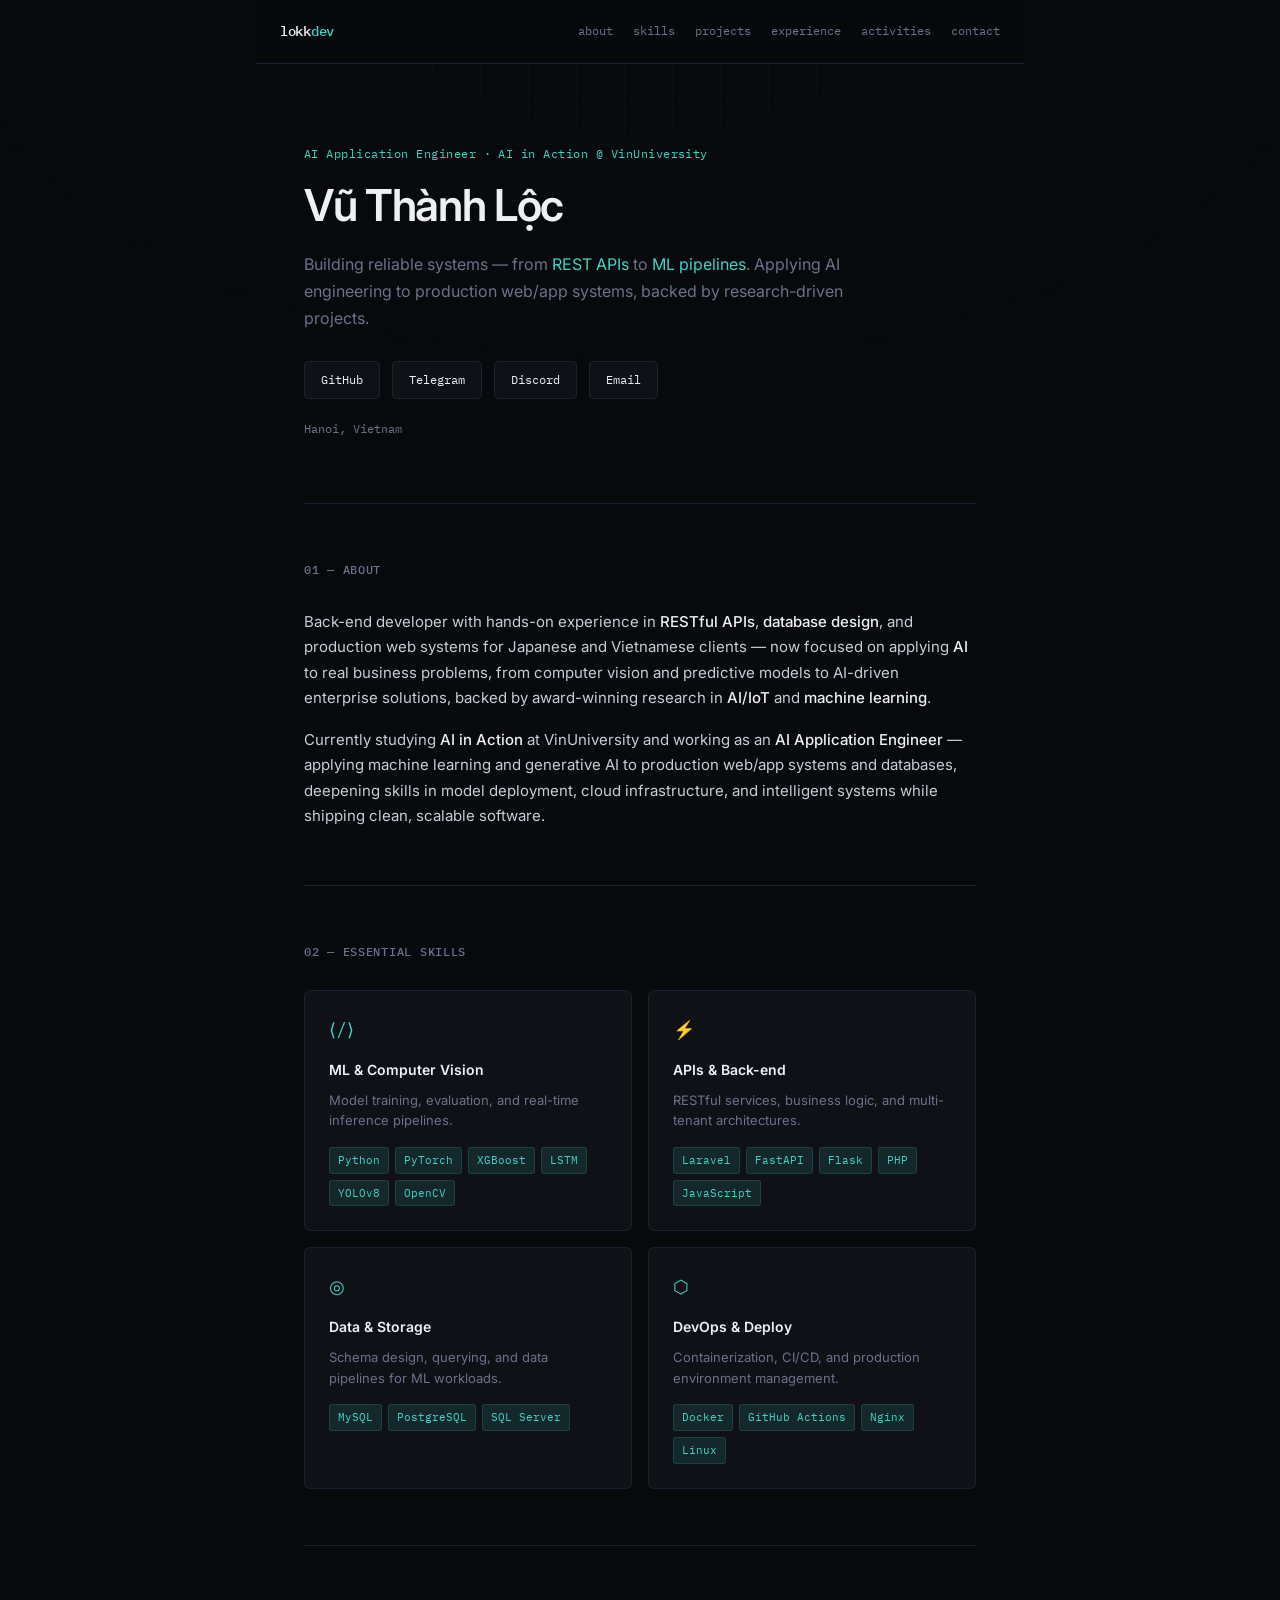
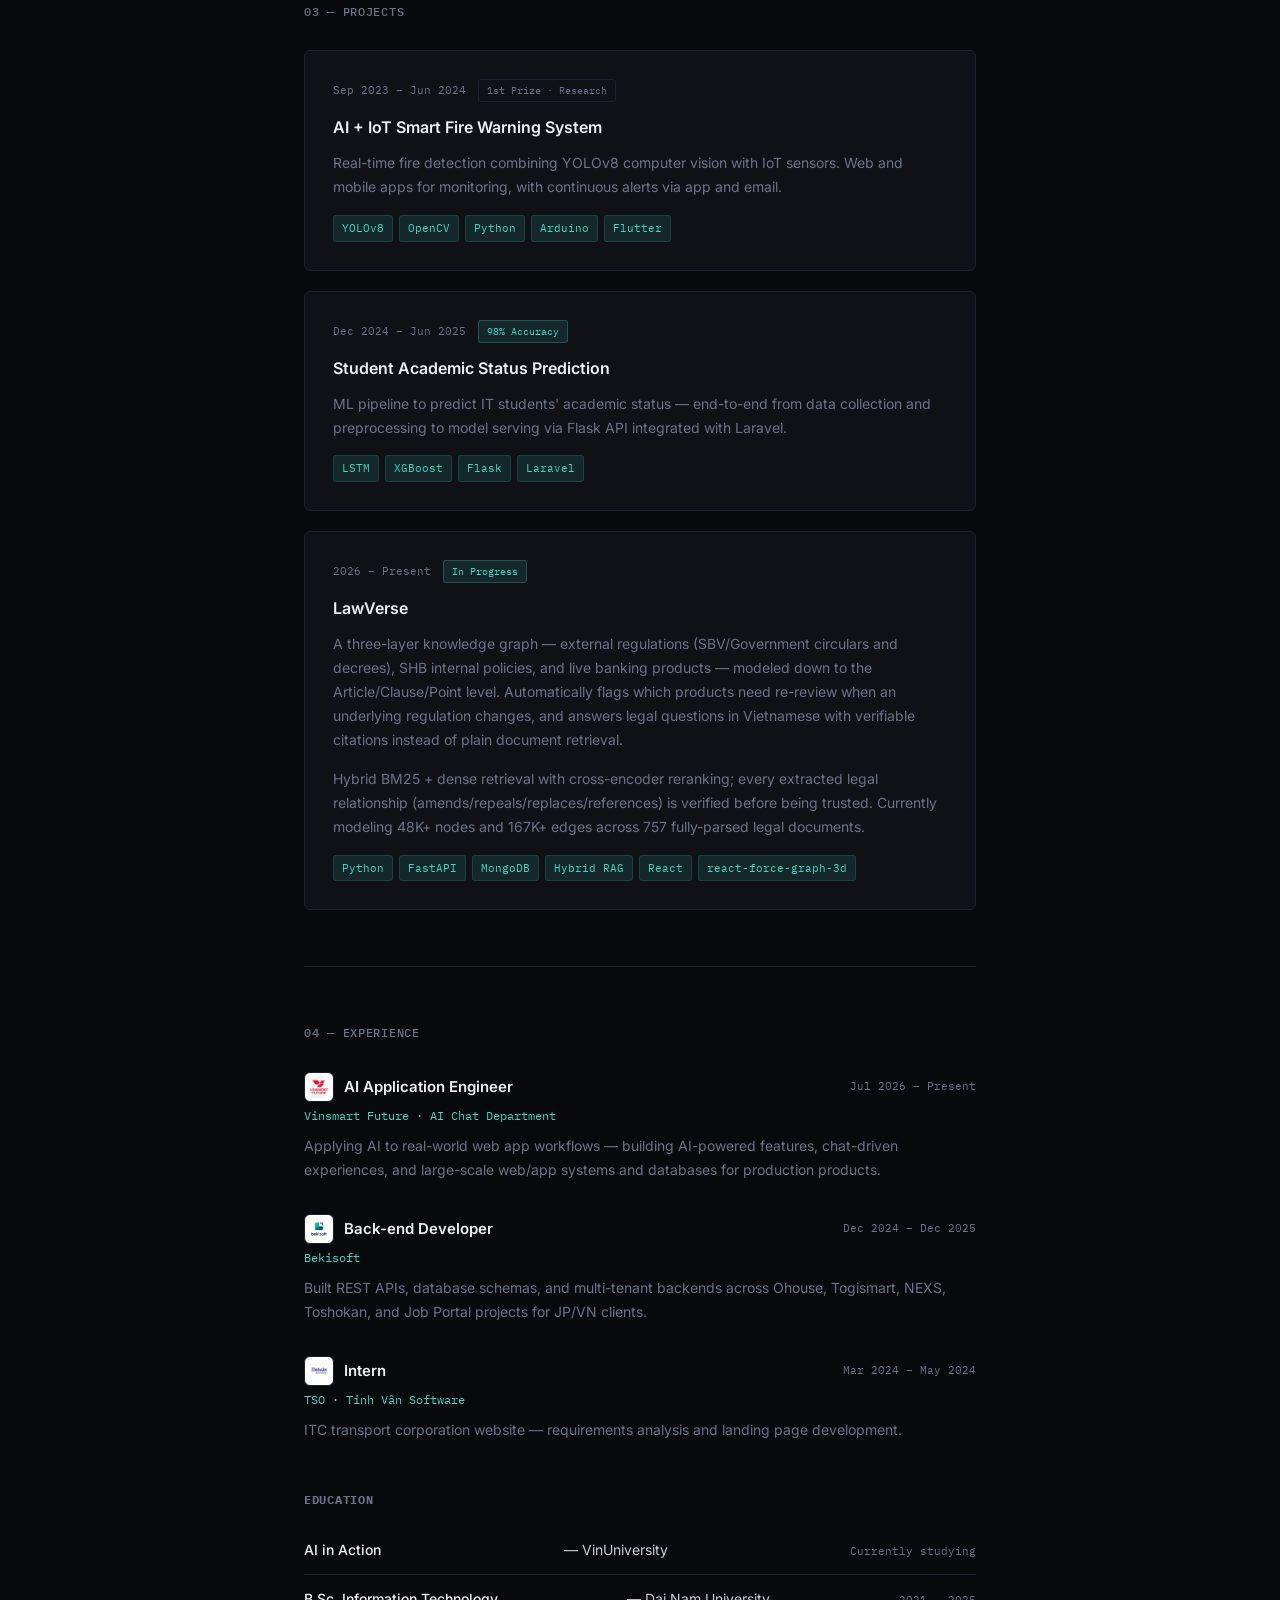
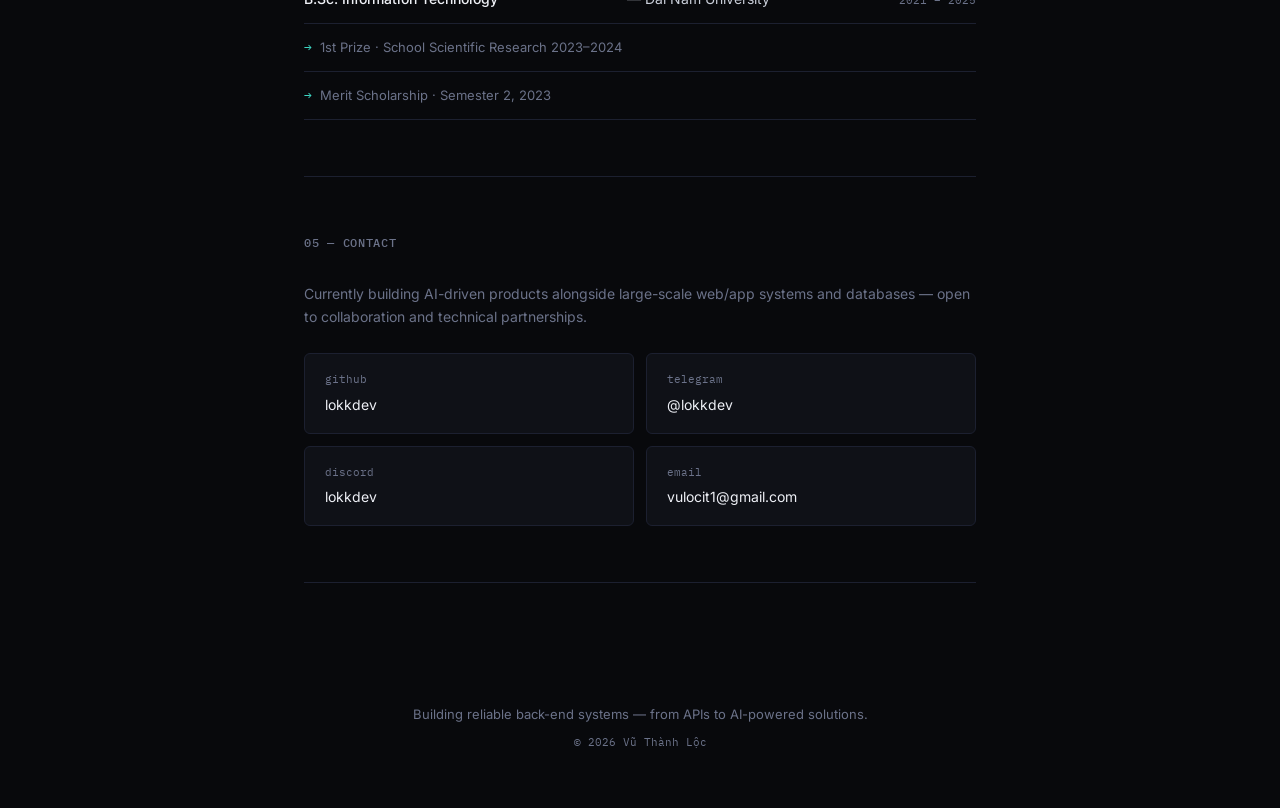
==== commit fcc3b8e6: "update 18/9" ====
--- a/index.html
+++ b/index.html
@@ -3,7 +3,7 @@
 <head>
   <meta charset="UTF-8" />
   <meta name="viewport" content="width=device-width, initial-scale=1.0" />
-  <meta name="description" content="Vũ Thành Lộc — Back-end Developer building toward AI Engineering. APIs, ML pipelines, and production systems." />
+  <meta name="description" content="Vũ Thành Lộc — AI Application Engineer with a back-end foundation. APIs, ML pipelines, and production systems." />
   <title>Vũ Thành Lộc · Portfolio</title>
   <link rel="preconnect" href="https://fonts.googleapis.com" />
   <link rel="preconnect" href="https://fonts.gstatic.com" crossorigin />
@@ -27,12 +27,12 @@
 
   <main>
     <section class="hero" id="top">
-      <p class="eyebrow">Back-end Developer · AI in Action @ VinUniversity</p>
+      <p class="eyebrow">AI Application Engineer · AI in Action @ VinUniversity</p>
       <h1>Vũ Thành Lộc</h1>
       <p class="hero-tagline">
         Building reliable systems — from <span class="accent">REST APIs</span> to
-        <span class="accent">ML pipelines</span>. Transitioning into AI engineering
-        with production experience and research-backed projects.
+        <span class="accent">ML pipelines</span>. Applying AI engineering to
+        production web/app systems, backed by research-driven projects.
       </p>
       <div class="hero-links">
         <a href="https://github.com/lokkdev" target="_blank" rel="noopener">GitHub</a>
@@ -56,10 +56,10 @@
         </p>
         <p>
           Currently studying <strong>AI in Action</strong> at VinUniversity and working
-          as an <strong>AI Engineer</strong> — applying machine learning and generative
-          AI to production web apps, deepening skills in model deployment, cloud
-          infrastructure, and intelligent systems while shipping clean, scalable
-          software.
+          as an <strong>AI Application Engineer</strong> — applying machine learning and
+          generative AI to production web/app systems and databases, deepening skills in
+          model deployment, cloud infrastructure, and intelligent systems while shipping
+          clean, scalable software.
         </p>
       </div>
     </section>
@@ -191,14 +191,15 @@
           <div class="timeline-header">
             <div class="timeline-title">
               <img src="img/logos/vinsmart-future.jpg" alt="" class="timeline-logo" />
-              <h3>AI Engineer</h3>
+              <h3>AI Application Engineer</h3>
             </div>
             <span class="timeline-date">Jul 2026 – Present</span>
           </div>
           <p class="timeline-org">Vinsmart Future · AI Chat Department</p>
           <p>
-            Applying AI to real-world web app workflows — building AI-powered features
-            and chat-driven experiences for production products.
+            Applying AI to real-world web app workflows — building AI-powered features,
+            chat-driven experiences, and large-scale web/app systems and databases for
+            production products.
           </p>
         </article>
         <article class="timeline-item reveal">
@@ -249,7 +250,7 @@
 
     <section id="contact" class="section contact-section">
       <h2 class="section-label">05 — Contact</h2>
-      <p class="contact-lead">Open to collaboration, internships, and AI engineering opportunities.</p>
+      <p class="contact-lead">Currently building AI-driven products alongside large-scale web/app systems and databases — open to collaboration and technical partnerships.</p>
       <div class="contact-grid">
         <a href="https://github.com/lokkdev" target="_blank" rel="noopener" class="contact-link reveal">
           <span class="contact-key">github</span>
